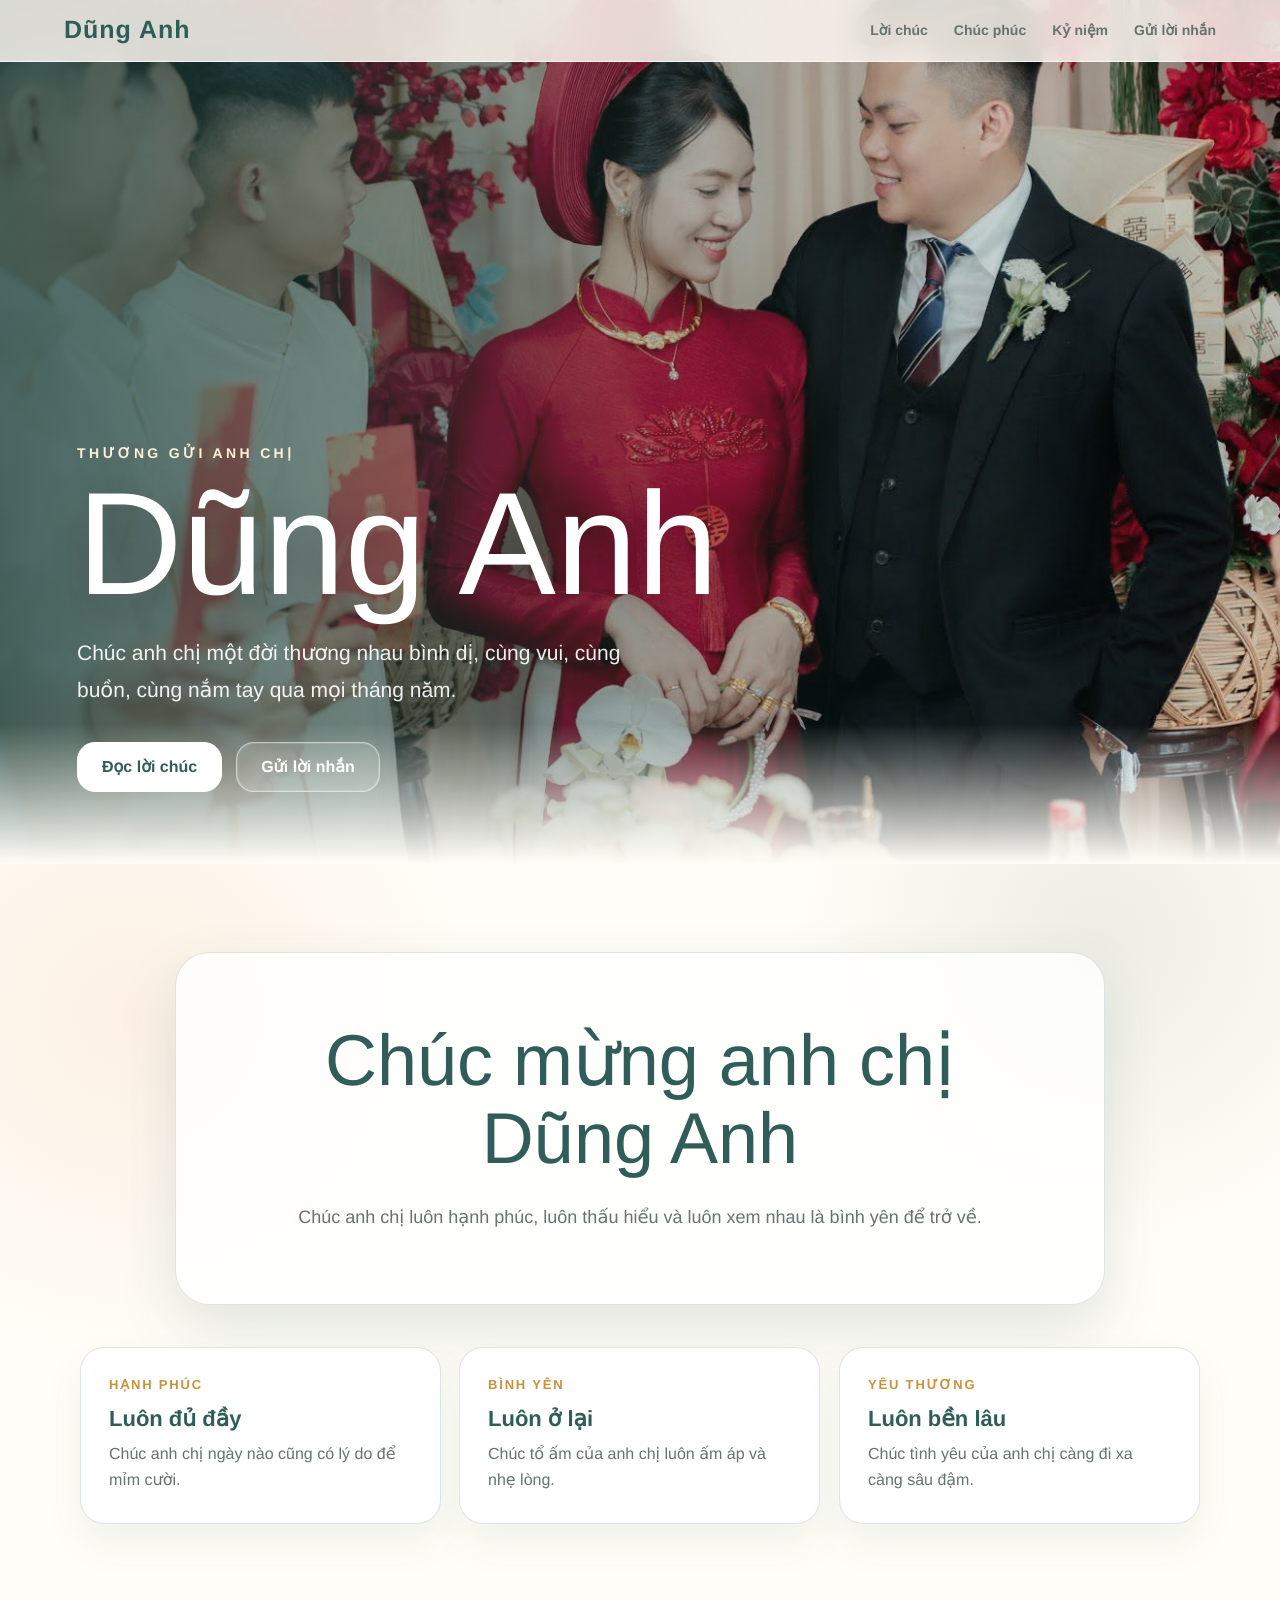
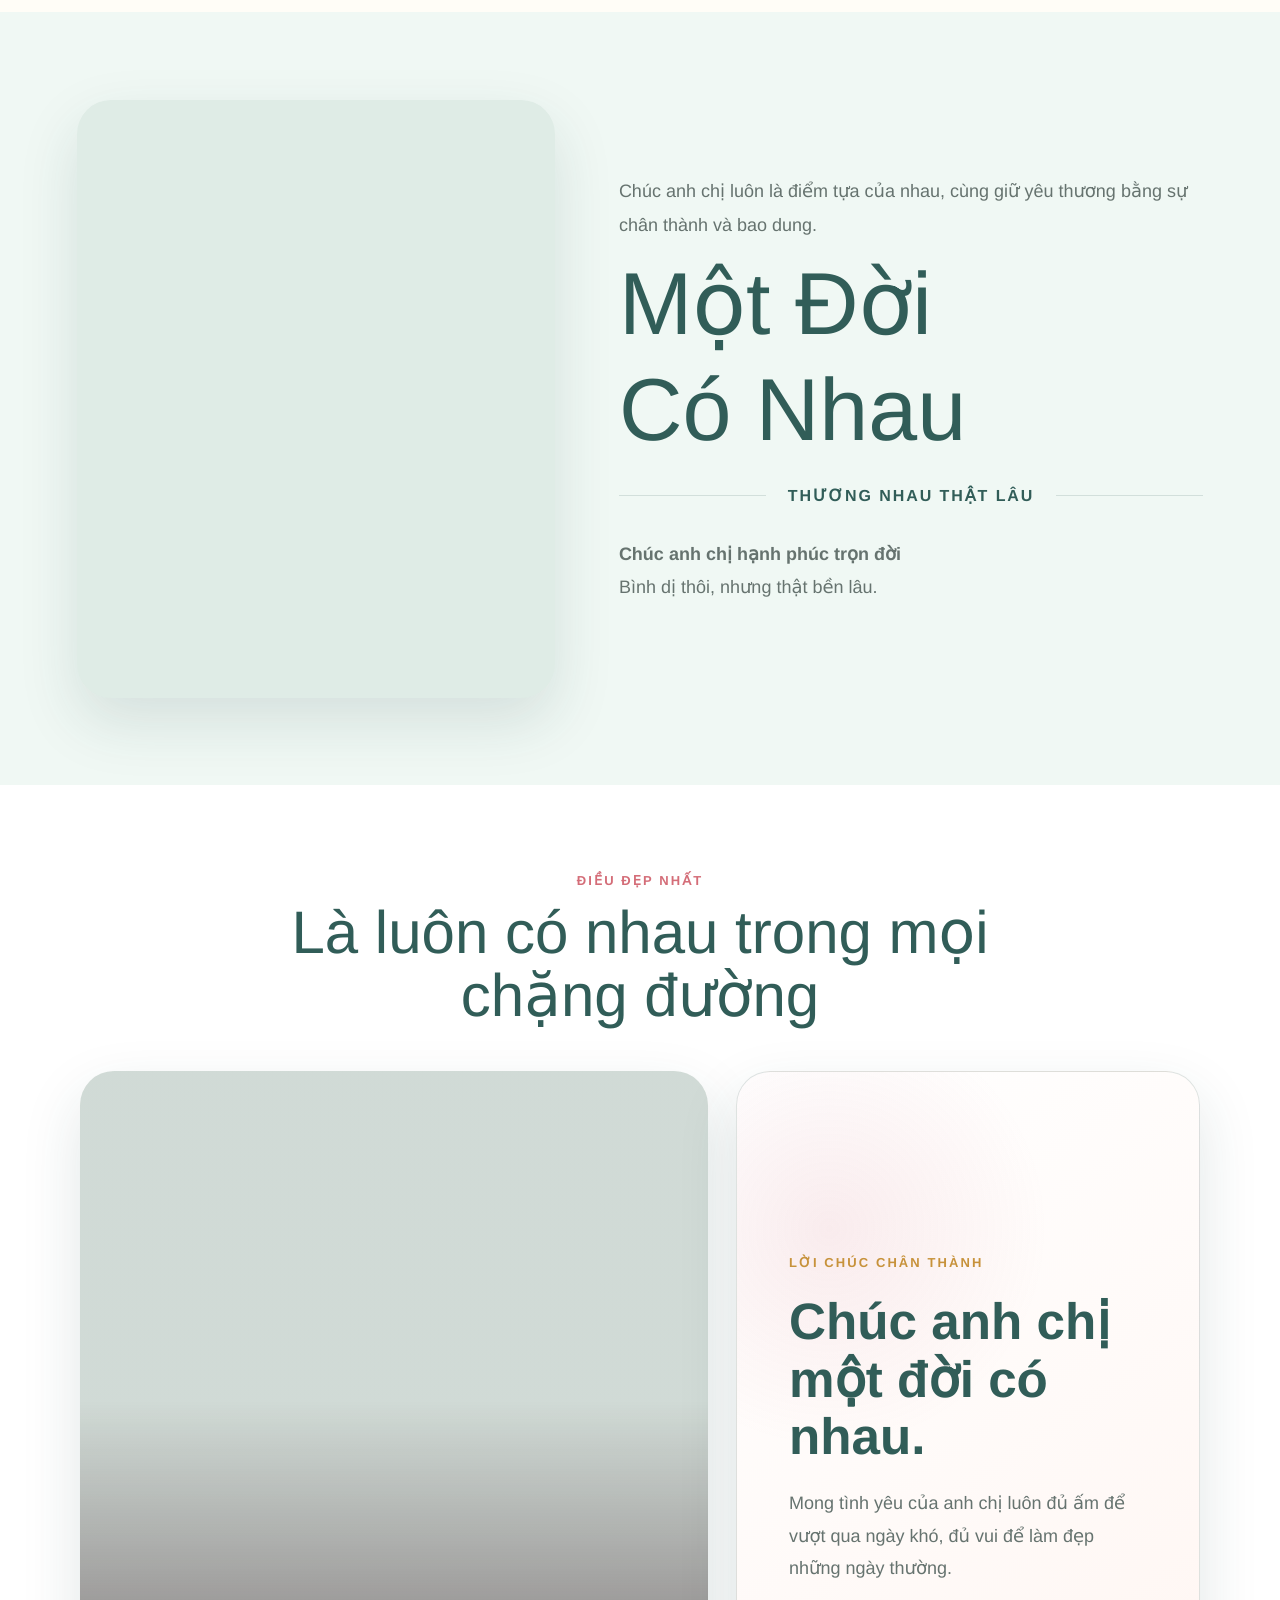
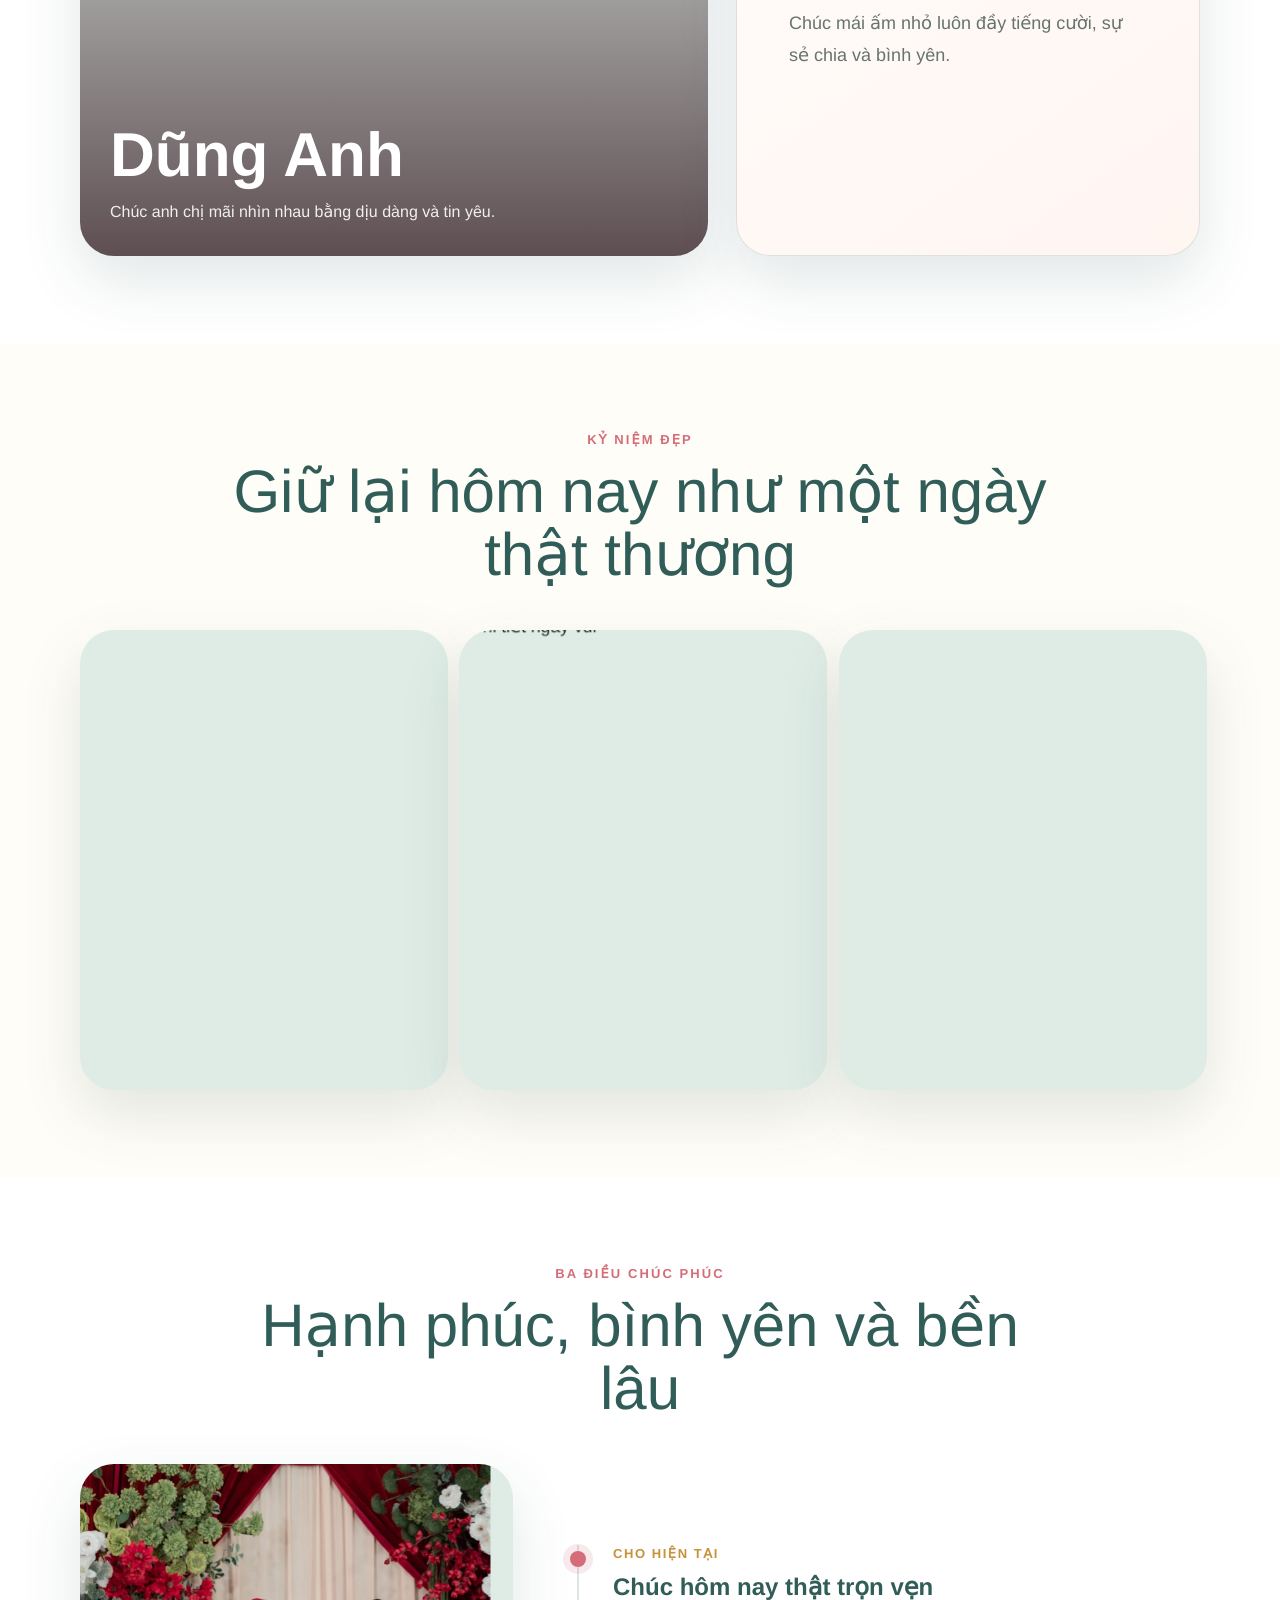
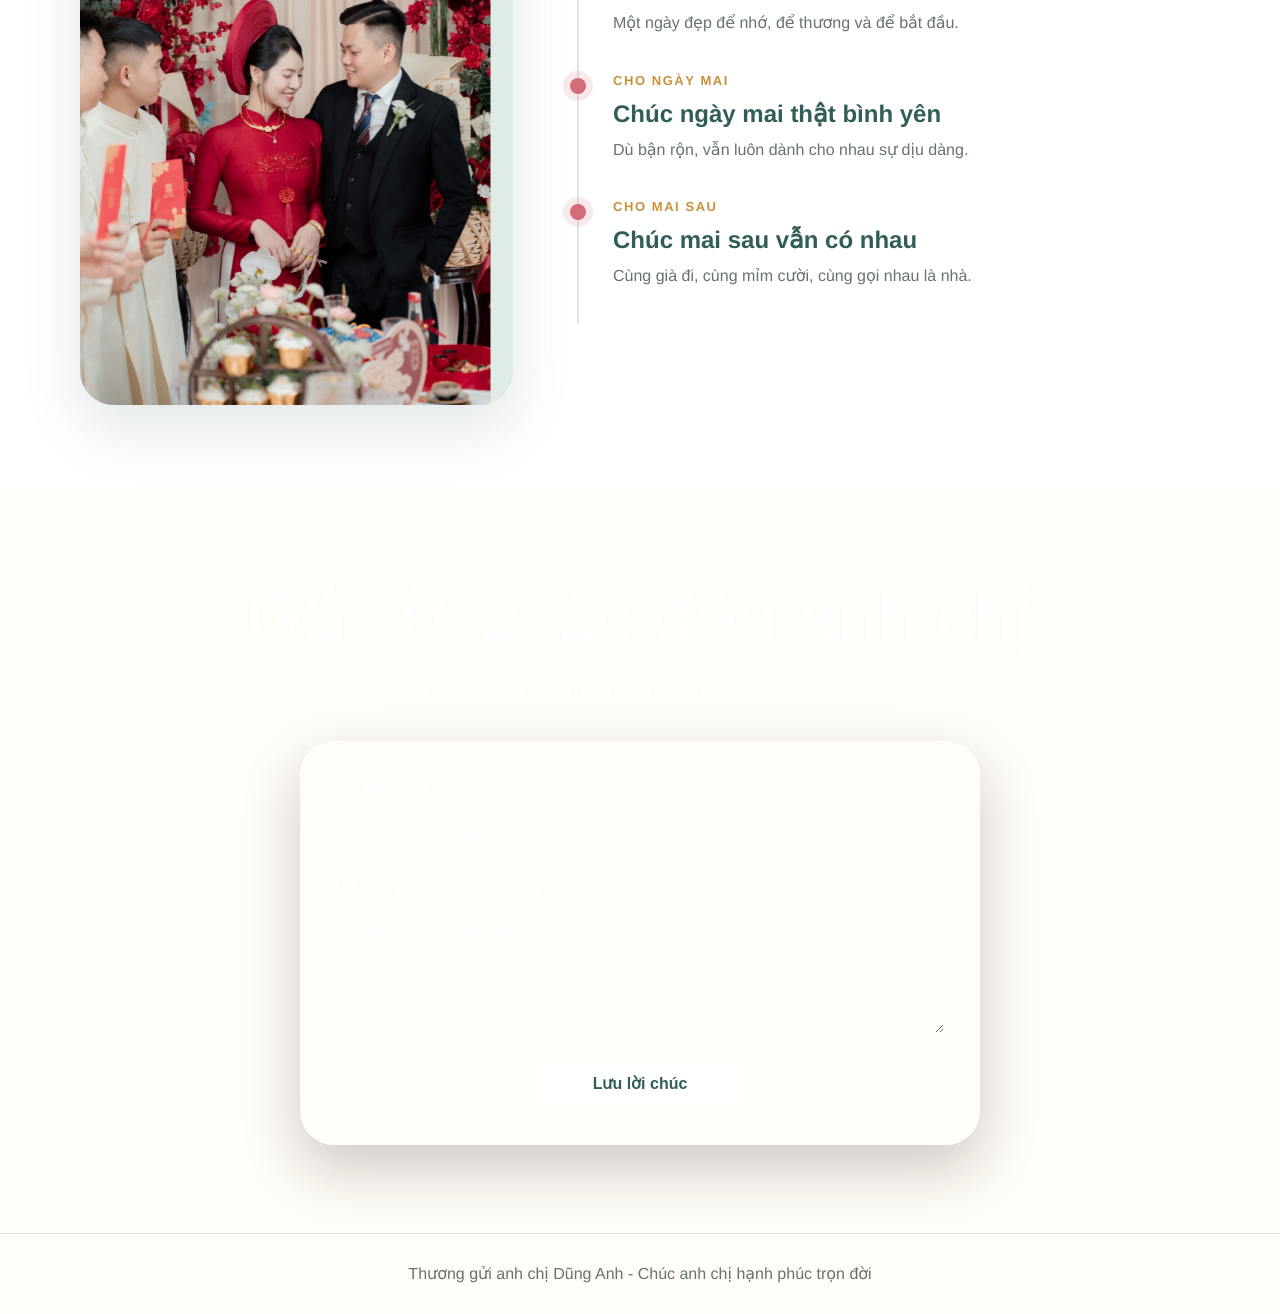
==== index.html @ 9876f469 "Lower hero photo crop slightly" ====
<!DOCTYPE html>
<html lang="vi">
<head>
  <meta charset="UTF-8" />
  <meta name="viewport" content="width=device-width, initial-scale=1.0" />
  <title>Lời Chúc Gửi Anh Chị Dũng Anh</title>
  <meta name="description" content="Lời chúc ngọt ngào gửi anh chị Dũng Anh." />
  <meta property="og:type" content="website" />
  <meta property="og:title" content="Lời Chúc Gửi Anh Chị Dũng Anh" />
  <meta property="og:description" content="Chúc anh chị Dũng Anh một đời an yên, hạnh phúc và luôn có nhau." />
  <meta property="og:image" content="https://huyhoang2k5.github.io/wedding-invitation/preview-104.jpg" />
  <meta name="twitter:card" content="summary_large_image" />
  <meta name="twitter:title" content="Lời Chúc Gửi Anh Chị Dũng Anh" />
  <meta name="twitter:description" content="Chúc anh chị Dũng Anh một đời an yên, hạnh phúc và luôn có nhau." />
  <meta name="twitter:image" content="https://huyhoang2k5.github.io/wedding-invitation/preview-104.jpg" />
  <link rel="stylesheet" href="styles.css?v=preview104lower" />
</head>
<body>
  <audio id="weddingMusic" autoplay loop preload="auto">
    <source src="music/beautiful-in-white.mp3" type="audio/mpeg" />
  </audio>

  <header class="topbar">
    <a class="brand" href="#home">Dũng Anh</a>
    <nav class="nav" aria-label="Điều hướng">
      <a href="#wish">Lời chúc</a>
      <a href="#blessing">Chúc phúc</a>
      <a href="#memories">Kỷ niệm</a>
      <a href="#message">Gửi lời nhắn</a>
    </nav>
  </header>

  <main id="home">
    <section class="hero">
      <div class="petals" aria-hidden="true">
        <span></span><span></span><span></span><span></span><span></span><span></span>
      </div>
      <div class="hero-content">
        <p class="eyebrow">Thương gửi anh chị</p>
        <h1>Dũng Anh</h1>
        <p class="hero-text">
          Chúc anh chị một đời thương nhau bình dị, cùng vui, cùng buồn,
          cùng nắm tay qua mọi tháng năm.
        </p>
        <div class="hero-actions">
          <a class="button primary" href="#wish">Đọc lời chúc</a>
          <a class="button" href="#message">Gửi lời nhắn</a>
        </div>
      </div>
    </section>

    <section id="wish" class="section invitation reveal fade-up">
      <div class="invitation-card">
        <p class="script">Chúc mừng anh chị Dũng Anh</p>
        <p>
          Chúc anh chị luôn hạnh phúc, luôn thấu hiểu và luôn xem nhau là
          bình yên để trở về.
        </p>
      </div>
      <div class="quick-info">
        <article class="quick-item reveal slide-left">
          <span>Hạnh phúc</span>
          <strong>Luôn đủ đầy</strong>
          <p>Chúc anh chị ngày nào cũng có lý do để mỉm cười.</p>
        </article>
        <article class="quick-item reveal zoom-in">
          <span>Bình yên</span>
          <strong>Luôn ở lại</strong>
          <p>Chúc tổ ấm của anh chị luôn ấm áp và nhẹ lòng.</p>
        </article>
        <article class="quick-item reveal slide-right">
          <span>Yêu thương</span>
          <strong>Luôn bền lâu</strong>
          <p>Chúc tình yêu của anh chị càng đi xa càng sâu đậm.</p>
        </article>
      </div>
    </section>

    <section id="blessing" class="section couple reveal slide-left">
      <div class="couple-wrap">
        <div class="photo-frame">
          <img class="moving-photo" data-motion="vertical" data-speed="0.18" src="https://scontent.fdad1-1.fna.fbcdn.net/v/t39.30808-6/730570680_4474770352801013_6047535732897594170_n.jpg?stp=dst-jpg_tt6&cstp=mx1320x1983&ctp=s1320x1983&_nc_cat=111&_nc_map=urlgen_bucketless&ccb=1-7&_nc_sid=833d8c&_nc_eui2=AeE217e1_ZSBwrStdw9cUnzt1UAMs8R2pMHVQAyzxHakwXz1b8eLulZPEqEgzEs18xRuTctUhPrgEbwWYv7RLfZH&_nc_ohc=wz8H2vTD76MQ7kNvwFIjfYH&_nc_oc=AdqT4nml8YELyhEfNVmGJHIdGNfoKG-IF7A2qyD65GCtSIfUsPJtINCb-vKB9HcJSs4&_nc_zt=23&_nc_ht=scontent.fdad1-1.fna&_nc_gid=jz9z8V5mTX7kWDKySU7J5A&_nc_ss=7b2a8&oh=00_AQCR-e2ZW8wxYDXIhlTBmKBnsc2_lWq6ZQTtmY4GBiqyog&oe=6A5E8457" alt="Ảnh của anh chị Dũng Anh" />
        </div>
        <div class="names">
          <p>
            Chúc anh chị luôn là điểm tựa của nhau, cùng giữ yêu thương
            bằng sự chân thành và bao dung.
          </p>
          <h2 class="name-line">Một Đời</h2>
          <h2 class="name-line">Có Nhau</h2>
          <div class="date-band"><span>Thương nhau thật lâu</span></div>
          <p><strong>Chúc anh chị hạnh phúc trọn đời</strong><br />Bình dị thôi, nhưng thật bền lâu.</p>
        </div>
      </div>
    </section>

    <section id="memories" class="section portraits reveal fade-up">
      <div class="section-title">
        <p>Điều đẹp nhất</p>
        <h2>Là luôn có nhau trong mọi chặng đường</h2>
      </div>
      <div class="portrait-grid">
        <article class="portrait-card reveal rotate-in">
          <img class="moving-photo" data-motion="diagonal" data-speed="0.13" src="https://scontent.fdad1-2.fna.fbcdn.net/v/t39.30808-6/729964686_4474797589464956_6430416721599949811_n.jpg?stp=dst-jpg_tt6&cstp=mx1320x1983&ctp=s1320x1983&_nc_cat=109&_nc_map=urlgen_bucketless&ccb=1-7&_nc_sid=833d8c&_nc_eui2=AeH9rsnu59TeMiRe4SPNGsWj-Ql0jFymfs35CXSMXKZ-zQldpM77ubokt4w5oK9Uu72vOjch_jjHRND80iuaVDME&_nc_ohc=pigL65Re2n4Q7kNvwGPbDy2&_nc_oc=AdqBzuyjM40bjsmzW6K9m_-8ceM49r73rLpL2sTnweTPh9zhg6mC3KWojB332VYxr_M&_nc_zt=23&_nc_ht=scontent.fdad1-2.fna&_nc_gid=H6c84pMmJkQnf2Hs17BMJg&_nc_ss=7b2a8&oh=00_AQCXojZbpD8qqS59KrEaHp_BieBAwISEppEAimDJhymSwg&oe=6A5EA907" alt="Khoảnh khắc hạnh phúc của anh chị Dũng Anh" />
          <div>
            <h3>Dũng Anh</h3>
            <p>Chúc anh chị mãi nhìn nhau bằng dịu dàng và tin yêu.</p>
          </div>
        </article>
        <article class="vow-card reveal slide-right">
          <span>Lời chúc chân thành</span>
          <h3>Chúc anh chị một đời có nhau.</h3>
          <p>
            Mong tình yêu của anh chị luôn đủ ấm để vượt qua ngày khó,
            đủ vui để làm đẹp những ngày thường.
          </p>
          <p>
            Chúc mái ấm nhỏ luôn đầy tiếng cười, sự sẻ chia và bình yên.
          </p>
        </article>
      </div>
    </section>

    <section class="section gallery reveal slide-right">
      <div class="section-title">
        <p>Kỷ niệm đẹp</p>
        <h2>Giữ lại hôm nay như một ngày thật thương</h2>
      </div>
      <div class="gallery-grid">
        <div class="gallery-item tall reveal slide-left">
          <img class="moving-photo" data-motion="vertical" data-speed="0.22" src="https://scontent.fdad1-1.fna.fbcdn.net/v/t39.30808-6/729769231_4474769629467752_4812829790677932266_n.jpg?stp=dst-jpg_tt6&cstp=mx1320x1983&ctp=s1320x1983&_nc_cat=106&_nc_map=urlgen_bucketless&ccb=1-7&_nc_sid=833d8c&_nc_eui2=AeEX51jR09fYSmxEBCXxhir0ps8H_Wjfetemzwf9aN961wS8ExRazLHzK2sS79APtSxIZr2cgvsLYWqVtLQocirx&_nc_ohc=QPWznwWc5GAQ7kNvwFoTR94&_nc_oc=Adqw6iFpp9n5hvWjWvX9COULZtvp-RnmAy7qZWEbmfL3pEpzU3FEvXEPJb4tMtECmfQ&_nc_zt=23&_nc_ht=scontent.fdad1-1.fna&_nc_gid=G9tldOjtd-36aylFFCmydw&_nc_ss=7b2a8&oh=00_AQBBzZOBGJUNvT2DL-PhITSDv_CR13oik1GOo3jHZnnRaQ&oe=6A5E95CA" alt="Khoảnh khắc yêu thương" />
        </div>
        <div class="gallery-item reveal zoom-in">
          <img class="moving-photo" data-motion="zoom" data-speed="0.16" src="https://scontent.fdad1-1.fna.fbcdn.net/v/t39.30808-6/731045147_4474771246134257_5096881064000717393_n.jpg?stp=dst-jpg_tt6&cstp=mx1320x1980&ctp=s1320x1980&_nc_cat=101&_nc_map=urlgen_bucketless&ccb=1-7&_nc_sid=833d8c&_nc_eui2=AeHqxjcUA9JN7wDq-YQ4oaSYgPcMf3vwmLmA9wx_e_CYuaMj2iM-siFRBdSil1zyKAj6JIwv_oLcOYEaYr6oIv1u&_nc_ohc=mZ4BG4SQ2kUQ7kNvwGjsMbX&_nc_oc=AdoYE3AQhXxzYRFtvquJKwgXUhZll9YaISeYs85qB9-0K_J_KANsfkg0C7hQ85ib0QA&_nc_zt=23&_nc_ht=scontent.fdad1-1.fna&_nc_gid=1CZzAUPE6Ww8z9kPdG6Aaw&_nc_ss=7b2a8&oh=00_AQDAc-G8fqHRsLG_fMwNPwgqiMmnZpgvvxjvKkqQT1dt4A&oe=6A5E7DCF" alt="Chi tiết ngày vui" />
        </div>
        <div class="gallery-item tall reveal slide-right">
          <img class="moving-photo" data-motion="diagonal" data-speed="0.18" src="https://scontent.fdad1-1.fna.fbcdn.net/v/t39.30808-6/731328628_4474770686134313_5147390605820830792_n.jpg?stp=dst-jpg_tt6&cstp=mx1320x1983&ctp=s1320x1983&_nc_cat=104&_nc_map=urlgen_bucketless&ccb=1-7&_nc_sid=833d8c&_nc_eui2=AeFXgo_4Q-i_ErUzAVwq0CJG31GJyp-dHFDfUYnKn50cUJ8Ue0e-d0lK-tFooqYVaFc0Js3TgSaBBb5UZUBFW2eX&_nc_ohc=g47YThhwHu0Q7kNvwFdwCQr&_nc_oc=AdrapTZ57CKf4XTMZ2sKqE6zbUU5jcBm0Mtrk6Qo_v32Fm5pvQfP-2D568vvlU4mzSc&_nc_zt=23&_nc_ht=scontent.fdad1-1.fna&_nc_gid=TA3cJS4lOxrDzSR6U42hCg&_nc_ss=7b2a8&oh=00_AQAmUG99FDiFLwbAmjI_k9X3tywWKHkPi0WjctT9Glyl1g&oe=6A5E8505" alt="Nụ cười hạnh phúc" />
        </div>
      </div>
    </section>

    <section class="section timeline reveal fade-up">
      <div class="section-title">
        <p>Ba điều chúc phúc</p>
        <h2>Hạnh phúc, bình yên và bền lâu</h2>
      </div>
      <div class="timeline-layout">
        <div class="timeline-photo reveal rotate-in">
          <img class="moving-photo" data-motion="horizontal" data-speed="0.14" src="preview-104.jpg" alt="Ảnh của anh chị Dũng Anh" />
        </div>
        <div class="timeline-list">
          <article class="moment reveal slide-right">
            <time>Cho hiện tại</time>
            <h3>Chúc hôm nay thật trọn vẹn</h3>
            <p>Một ngày đẹp để nhớ, để thương và để bắt đầu.</p>
          </article>
          <article class="moment reveal slide-right">
            <time>Cho ngày mai</time>
            <h3>Chúc ngày mai thật bình yên</h3>
            <p>Dù bận rộn, vẫn luôn dành cho nhau sự dịu dàng.</p>
          </article>
          <article class="moment reveal slide-right">
            <time>Cho mai sau</time>
            <h3>Chúc mai sau vẫn có nhau</h3>
            <p>Cùng già đi, cùng mỉm cười, cùng gọi nhau là nhà.</p>
          </article>
        </div>
      </div>
    </section>

    <section id="message" class="section rsvp">
      <h2>Gửi lời chúc đến anh chị</h2>
      <p>
        Viết một lời thật ngắn, thật lòng dành cho anh chị Dũng Anh.
      </p>
      <form class="rsvp-form" id="rsvpForm">
        <div class="form-row">
          <label for="guestName">Tên người gửi</label>
          <input id="guestName" name="guestName" type="text" placeholder="Nhập tên của bạn" required />
        </div>

        <div class="form-row">
          <label for="wish">Lời chúc gửi đến anh chị Dũng Anh</label>
          <textarea id="wish" name="wish" placeholder="Chúc anh chị hạnh phúc trọn đời..." required></textarea>
        </div>

        <button class="submit-button" type="submit">Lưu lời chúc</button>
        <p class="form-message" id="formMessage">Cảm ơn bạn, lời chúc đã được lưu lại.</p>
      </form>
    </section>
  </main>

  <footer class="footer">
    Thương gửi anh chị Dũng Anh - Chúc anh chị hạnh phúc trọn đời
  </footer>
  <script src="script.js"></script>
</body>
</html>
---- styles.css ----
﻿:root {
      --wine: #315d58;
      --rose: #d46d78;
      --peach: #f0b084;
      --cream: #fffdf7;
      --blush: #f0f8f4;
      --sage: #6f8d78;
      --gold: #c7923b;
      --ink: #263432;
      --muted: #66736f;
      --line: rgba(49, 93, 88, 0.16);
      --shadow: 0 24px 60px rgba(33, 71, 67, 0.13);
      --radius-lg: 34px;
      --radius-md: 24px;
      --radius-sm: 16px;
      --serif: "Segoe UI", "Arial", "Helvetica", sans-serif;
      --sans: "Segoe UI", "Arial", "Helvetica", sans-serif;
    }

    * { box-sizing: border-box; }
    html { scroll-behavior: smooth; }

    body {
      margin: 0;
      color: var(--ink);
      background: var(--cream);
      font-family: var(--sans);
      text-rendering: geometricPrecision;
      -webkit-font-smoothing: antialiased;
      overflow-x: hidden;
    }

    a { color: inherit; text-decoration: none; }

    img,
    input,
    textarea,
    button {
      max-width: 100%;
    }

    .topbar {
      position: fixed;
      z-index: 30;
      top: 0;
      left: 0;
      right: 0;
      display: flex;
      justify-content: space-between;
      align-items: center;
      gap: 18px;
      padding: 16px clamp(18px, 5vw, 72px);
      background: rgba(255, 250, 243, 0.84);
      border-bottom: 1px solid rgba(255, 255, 255, 0.72);
      backdrop-filter: blur(18px);
    }

    .brand {
      font-family: var(--serif);
      font-size: 25px;
      font-weight: 800;
      color: var(--wine);
      letter-spacing: 0.04em;
    }

    .nav {
      display: flex;
      gap: clamp(12px, 2.2vw, 26px);
      color: var(--muted);
      font-size: 14px;
      font-weight: 700;
    }

    .hero {
      position: relative;
      min-height: 96vh;
      display: grid;
      align-items: end;
      padding: 112px clamp(22px, 6vw, 88px) 72px;
      overflow: hidden;
      color: white;
      background:
        linear-gradient(90deg, rgba(25, 62, 58, 0.78), rgba(25, 62, 58, 0.28) 55%, rgba(25, 62, 58, 0.08)),
        url("preview-104.jpg") center 44% / cover;
    }

    .hero::after {
      content: "";
      position: absolute;
      left: 0;
      right: 0;
      bottom: 0;
      height: 140px;
      background: linear-gradient(0deg, var(--cream), transparent);
      pointer-events: none;
    }

    .petals {
      position: absolute;
      inset: 0;
      z-index: 1;
      overflow: hidden;
      pointer-events: none;
    }

    .petals span {
      position: absolute;
      top: -80px;
      width: 18px;
      height: 28px;
      border-radius: 70% 30% 70% 30%;
      background: rgba(255, 228, 190, 0.78);
      animation: petalFall 13s linear infinite;
    }

    .petals span:nth-child(1) { left: 7%; animation-delay: 0s; }
    .petals span:nth-child(2) { left: 20%; animation-delay: 2s; transform: scale(1.3); }
    .petals span:nth-child(3) { left: 38%; animation-delay: 5s; }
    .petals span:nth-child(4) { left: 56%; animation-delay: 1s; transform: scale(0.8); }
    .petals span:nth-child(5) { left: 74%; animation-delay: 4s; }
    .petals span:nth-child(6) { left: 91%; animation-delay: 3s; transform: scale(1.45); }

    .hero-content {
      position: relative;
      z-index: 2;
      max-width: 790px;
      animation: heroIntro 1.2s ease both;
    }

    .eyebrow {
      margin: 0 0 18px;
      color: #fff1d8;
      font-size: 14px;
      font-weight: 900;
      letter-spacing: 0.24em;
      text-transform: uppercase;
    }

    h1 {
      margin: 0;
      font-family: var(--serif);
      font-size: clamp(64px, 12vw, 146px);
      line-height: 0.88;
      font-weight: 500;
      letter-spacing: 0;
      text-shadow: 0 18px 45px rgba(36, 12, 19, 0.36);
    }

    .hero-text {
      max-width: 600px;
      margin: 28px 0 0;
      color: rgba(255, 255, 255, 0.92);
      font-size: clamp(17px, 2vw, 21px);
      line-height: 1.75;
    }

    .hero-actions {
      display: flex;
      flex-wrap: wrap;
      gap: 14px;
      margin-top: 32px;
    }

    .button {
      display: inline-flex;
      justify-content: center;
      align-items: center;
      min-height: 50px;
      padding: 0 24px;
      border: 1px solid rgba(255, 255, 255, 0.52);
      border-radius: 18px;
      color: white;
      font-weight: 800;
      background: rgba(255, 255, 255, 0.15);
      backdrop-filter: blur(8px);
      box-shadow: inset 0 0 0 1px rgba(255, 255, 255, 0.12);
      transition: transform 0.25s ease, box-shadow 0.25s ease, background 0.25s ease;
    }

    .button:hover {
      transform: translateY(-3px);
      box-shadow: 0 18px 34px rgba(47, 35, 38, 0.22);
    }

    .button.primary {
      border-color: white;
      color: var(--wine);
      background: white;
    }

    .section {
      padding: 88px clamp(22px, 6vw, 88px);
      overflow: hidden;
    }

    .section-title {
      max-width: 820px;
      margin: 0 auto 44px;
      text-align: center;
    }

    .section-title p {
      margin: 0 0 12px;
      color: var(--rose);
      font-weight: 900;
      letter-spacing: 0.16em;
      text-transform: uppercase;
      font-size: 13px;
    }

    .section-title h2 {
      margin: 0;
      font-family: var(--serif);
      color: var(--wine);
      font-size: clamp(34px, 5vw, 60px);
      font-weight: 500;
      line-height: 1.05;
    }

    .reveal {
      opacity: 0;
      transition: opacity 0.8s ease, transform 0.8s ease, filter 0.8s ease;
      will-change: opacity, transform;
    }

    .reveal.fade-up { transform: translateY(42px); }
    .reveal.slide-left { transform: translateX(-54px); }
    .reveal.slide-right { transform: translateX(54px); }
    .reveal.zoom-in { transform: scale(0.94); filter: blur(4px); }
    .reveal.rotate-in { transform: translateY(30px) rotate(-2deg); }

    .reveal.is-visible {
      opacity: 1;
      transform: translate(0, 0) scale(1) rotate(0deg);
      filter: blur(0);
    }

    .invitation {
      background:
        radial-gradient(circle at 10% 20%, rgba(240, 176, 132, 0.16), transparent 26%),
        radial-gradient(circle at 86% 10%, rgba(104, 124, 99, 0.12), transparent 24%),
        var(--cream);
    }

    .invitation-card {
      max-width: 930px;
      margin: 0 auto;
      padding: clamp(34px, 6vw, 70px);
      text-align: center;
      border: 1px solid var(--line);
      border-radius: var(--radius-lg);
      background: rgba(255, 255, 255, 0.82);
      box-shadow: var(--shadow);
      position: relative;
      overflow: hidden;
    }

    .invitation-card::before {
      content: "";
      position: absolute;
      inset: 0;
      background: linear-gradient(110deg, transparent 0 38%, rgba(255,255,255,0.68) 48%, transparent 58% 100%);
      transform: translateX(-120%);
      animation: shimmer 5s ease-in-out infinite;
      pointer-events: none;
    }

    .script {
      margin: 0;
      font-family: var(--serif);
      font-weight: 800;
      color: var(--wine);
      font-size: clamp(38px, 6vw, 72px);
      line-height: 1.08;
      font-weight: 500;
    }

    .invitation-card p:not(.script) {
      max-width: 700px;
      margin: 22px auto 0;
      color: var(--muted);
      font-size: 18px;
      line-height: 1.85;
    }

    .quick-info {
      display: grid;
      grid-template-columns: repeat(3, 1fr);
      gap: 18px;
      max-width: 1120px;
      margin: 42px auto 0;
    }

    .quick-info > *,
    .couple-wrap > *,
    .portrait-grid > *,
    .gallery-grid > *,
    .timeline-layout > *,
    .event-box > * {
      min-width: 0;
    }

    .quick-item {
      padding: 28px;
      border: 1px solid var(--line);
      border-radius: var(--radius-md);
      background: white;
      box-shadow: 0 18px 40px rgba(49, 93, 88, 0.07);
      transition: transform 0.25s ease;
    }

    .quick-item:hover { transform: translateY(-7px); }

    .quick-item span {
      color: var(--gold);
      font-size: 13px;
      font-weight: 900;
      letter-spacing: 0.14em;
      text-transform: uppercase;
    }

    .quick-item strong {
      display: block;
      margin-top: 12px;
      color: var(--wine);
      font-size: 22px;
    }

    .quick-item p {
      margin: 10px 0 0;
      color: var(--muted);
      line-height: 1.65;
    }

    .couple { background: var(--blush); }

    .couple-wrap {
      display: grid;
      grid-template-columns: 0.9fr 1.1fr;
      gap: clamp(28px, 5vw, 68px);
      align-items: center;
      max-width: 1140px;
      margin: 0 auto;
    }

    .photo-frame,
    .portrait-card,
    .gallery-item,
    .timeline-photo {
      overflow: hidden;
      border-radius: var(--radius-lg);
      background: #dfece6;
      box-shadow: var(--shadow);
    }

    .photo-frame {
      min-height: 590px;
      aspect-ratio: 4 / 5;
    }

    .moving-photo {
      width: 100%;
      height: 118%;
      object-fit: cover;
      object-position: center;
      transform: translate3d(var(--move-x, 0px), var(--move-y, 0px), 0) scale(var(--scale, 1.05));
      transition: transform 0.12s linear, filter 0.35s ease;
      will-change: transform;
    }

    .timeline-photo .moving-photo {
      object-position: center 44%;
    }

    .names p {
      margin: 0 0 18px;
      color: var(--muted);
      font-size: 18px;
      line-height: 1.85;
      overflow-wrap: anywhere;
    }

    .name-line {
      margin: 0 0 18px;
      font-family: var(--serif);
      color: var(--wine);
      font-size: clamp(46px, 7vw, 88px);
      line-height: 1;
      font-weight: 500;
    }

    .date-band {
      display: grid;
      grid-template-columns: 1fr auto 1fr;
      gap: 22px;
      align-items: center;
      margin: 32px 0;
      color: var(--wine);
      font-weight: 900;
      letter-spacing: 0.12em;
      text-transform: uppercase;
    }

    .date-band::before,
    .date-band::after {
      content: "";
      height: 1px;
      background: var(--line);
    }

    .portraits { background: white; }

    .portrait-grid {
      display: grid;
      grid-template-columns: 1.15fr 0.85fr;
      gap: 28px;
      align-items: stretch;
      max-width: 1120px;
      margin: 0 auto;
    }

    .portrait-card {
      position: relative;
      min-height: 640px;
      aspect-ratio: 4 / 5;
      display: flex;
      align-items: end;
      padding: 30px;
      color: white;
    }

    .portrait-card img {
      position: absolute;
      inset: -8% 0 auto;
      width: 100%;
      height: 116%;
    }

    .portrait-card::before {
      content: "";
      position: absolute;
      inset: 0;
      z-index: 1;
      background: linear-gradient(0deg, rgba(44, 17, 25, 0.72), rgba(44, 17, 25, 0.08) 58%);
    }

    .portrait-card > div {
      position: relative;
      z-index: 2;
    }

    .portrait-card h3 {
      margin: 0 0 8px;
      font-family: var(--serif);
      font-size: clamp(36px, 5vw, 62px);
      font-weight: 800;
    }

    .portrait-card p {
      margin: 0;
      max-width: 420px;
      color: rgba(255, 255, 255, 0.9);
      line-height: 1.7;
      overflow-wrap: anywhere;
    }

    .vow-card {
      display: flex;
      flex-direction: column;
      justify-content: center;
      gap: 22px;
      padding: clamp(30px, 5vw, 52px);
      border: 1px solid var(--line);
      border-radius: var(--radius-lg);
      background:
        radial-gradient(circle at 20% 20%, rgba(207, 111, 131, 0.12), transparent 30%),
        linear-gradient(145deg, #fff, #fff5f1);
      box-shadow: var(--shadow);
    }

    .vow-card span {
      color: var(--gold);
      font-size: 13px;
      font-weight: 900;
      letter-spacing: 0.16em;
      text-transform: uppercase;
    }

    .vow-card h3 {
      margin: 0;
      color: var(--wine);
      font-size: clamp(34px, 4vw, 52px);
      line-height: 1.12;
    }

    .vow-card p {
      margin: 0;
      color: var(--muted);
      font-size: 18px;
      line-height: 1.8;
    }

    .gallery { background: var(--cream); }

    .gallery-grid {
      display: grid;
      grid-template-columns: repeat(3, minmax(0, 1fr));
      gap: 18px;
      max-width: 1120px;
      margin: 0 auto;
      align-items: stretch;
    }

    .gallery-item {
      min-height: 460px;
      aspect-ratio: 4 / 5;
    }

    .gallery-item.tall {
      min-height: 460px;
      aspect-ratio: 4 / 5;
    }
    .gallery-item:hover img { filter: saturate(1.1) contrast(1.03); }

    .timeline { background: #ffffff; }

    .timeline-layout {
      display: grid;
      grid-template-columns: 0.82fr 1.18fr;
      gap: clamp(30px, 5vw, 70px);
      align-items: center;
      max-width: 1120px;
      margin: 0 auto;
    }

    .timeline-photo {
      min-height: 540px;
      aspect-ratio: 4 / 5;
    }

    .timeline-list { border-left: 2px solid var(--line); }

    .moment {
      position: relative;
      padding: 0 0 34px 34px;
    }

    .moment::before {
      content: "";
      position: absolute;
      left: -9px;
      top: 6px;
      width: 16px;
      height: 16px;
      border-radius: 50%;
      background: var(--rose);
      box-shadow: 0 0 0 7px rgba(207, 111, 131, 0.15);
      animation: pulseDot 2.8s ease-in-out infinite;
    }

    .moment time {
      color: var(--gold);
      font-weight: 900;
      letter-spacing: 0.12em;
      text-transform: uppercase;
      font-size: 13px;
    }

    .moment h3 {
      margin: 10px 0 8px;
      color: var(--wine);
      font-size: 24px;
    }

    .moment p {
      margin: 0;
      color: var(--muted);
      line-height: 1.7;
    }

    .event {
      background:
        linear-gradient(rgba(255, 250, 244, 0.92), rgba(255, 250, 244, 0.92)),
        url("preview-104.jpg") center 44% / cover;
    }

    .event-box {
      display: grid;
      grid-template-columns: repeat(2, 1fr);
      gap: 24px;
      max-width: 980px;
      margin: 0 auto;
    }

    .event-card {
      padding: 38px;
      border: 1px solid var(--line);
      background: rgba(255, 255, 255, 0.88);
      border-radius: var(--radius-md);
      box-shadow: 0 20px 45px rgba(112, 36, 59, 0.08);
      backdrop-filter: blur(10px);
    }

    .event-card h3 {
      margin: 0 0 18px;
      color: var(--wine);
      font-family: var(--serif);
      font-size: 34px;
      font-weight: 500;
    }

    .event-card p {
      margin: 10px 0;
      color: var(--muted);
      font-size: 17px;
      line-height: 1.7;
    }

    .rsvp {
      text-align: center;
      color: white;
      background:
        linear-gradient(rgba(31, 76, 71, 0.78), rgba(31, 76, 71, 0.78)),
        url("preview-104.jpg") center 44% / cover;
      background-attachment: fixed;
      overflow: hidden;
    }

    .rsvp h2 {
      max-width: 880px;
      margin: 0 auto 18px;
      font-family: var(--serif);
      font-size: clamp(36px, 6vw, 72px);
      font-weight: 500;
      line-height: 1.05;
    }

    .rsvp p {
      max-width: 650px;
      margin: 0 auto 30px;
      color: rgba(255, 255, 255, 0.88);
      font-size: 18px;
      line-height: 1.8;
    }

    .rsvp-form {
      display: grid;
      gap: 16px;
      width: min(680px, 100%);
      max-width: 100%;
      margin: 34px auto 0;
      padding: clamp(22px, 4vw, 34px);
      border: 1px solid rgba(255, 255, 255, 0.24);
      border-radius: var(--radius-lg);
      background: rgba(255, 255, 255, 0.13);
      box-shadow: 0 24px 58px rgba(35, 12, 20, 0.22);
      backdrop-filter: blur(14px);
      overflow: hidden;
    }

    .form-row {
      display: grid;
      gap: 8px;
      text-align: left;
      min-width: 0;
    }

    .form-row label,
    .attendance-title {
      color: rgba(255, 255, 255, 0.92);
      font-size: 14px;
      font-weight: 800;
      line-height: 1.45;
      overflow-wrap: anywhere;
    }

    .form-row input,
    .form-row textarea {
      width: 100%;
      border: 1px solid rgba(255, 255, 255, 0.28);
      border-radius: var(--radius-sm);
      padding: 15px 16px;
      color: white;
      background: rgba(255, 255, 255, 0.12);
      outline: none;
      font: inherit;
      line-height: 1.45;
      transition: border-color 0.25s ease, background 0.25s ease, box-shadow 0.25s ease;
    }

    .form-row textarea {
      min-height: 130px;
      resize: vertical;
    }

    .form-row input::placeholder,
    .form-row textarea::placeholder {
      color: rgba(255, 255, 255, 0.58);
    }

    .form-row input:focus,
    .form-row textarea:focus {
      border-color: rgba(255, 255, 255, 0.72);
      background: rgba(255, 255, 255, 0.18);
      box-shadow: 0 0 0 4px rgba(255, 255, 255, 0.1);
    }

    .attendance-options {
      display: grid;
      grid-template-columns: repeat(2, minmax(0, 1fr));
      gap: 12px;
      margin-top: 4px;
    }

    .attendance-options label {
      display: flex;
      align-items: center;
      gap: 10px;
      min-height: 52px;
      padding: 12px 16px;
      border: 1px solid rgba(255, 255, 255, 0.24);
      border-radius: var(--radius-sm);
      color: rgba(255, 255, 255, 0.9);
      background: rgba(255, 255, 255, 0.1);
      cursor: pointer;
      line-height: 1.35;
      overflow-wrap: anywhere;
    }

    .attendance-options input {
      width: 18px;
      height: 18px;
      accent-color: white;
    }

    .submit-button {
      justify-self: center;
      min-width: 210px;
      min-height: 52px;
      margin-top: 8px;
      border: 0;
      border-radius: 18px;
      color: var(--wine);
      background: white;
      font: inherit;
      font-weight: 850;
      cursor: pointer;
      transition: transform 0.25s ease, box-shadow 0.25s ease;
    }

    .submit-button:hover {
      transform: translateY(-3px);
      box-shadow: 0 18px 34px rgba(35, 12, 20, 0.28);
    }

    .form-message {
      display: none;
      margin: 10px 0 0;
      color: rgba(255, 255, 255, 0.92);
      font-weight: 800;
    }

    .form-message.is-visible {
      display: block;
    }

    .footer {
      padding: 30px 22px;
      text-align: center;
      color: var(--muted);
      background: var(--cream);
      border-top: 1px solid var(--line);
    }

    @keyframes heroIntro {
      from { opacity: 0; transform: translateY(40px) scale(0.98); }
      to { opacity: 1; transform: translateY(0) scale(1); }
    }

    @keyframes petalFall {
      0% { transform: translate3d(0, -10vh, 0) rotate(0deg); opacity: 0; }
      12% { opacity: 1; }
      100% { transform: translate3d(48px, 112vh, 0) rotate(280deg); opacity: 0; }
    }

    @keyframes shimmer {
      0%, 45% { transform: translateX(-120%); }
      70%, 100% { transform: translateX(120%); }
    }

    @keyframes pulseDot {
      0%, 100% { box-shadow: 0 0 0 7px rgba(207, 111, 131, 0.15); }
      50% { box-shadow: 0 0 0 13px rgba(207, 111, 131, 0.05); }
    }

    @media (max-width: 900px) {
      .topbar { position: absolute; }
      .nav { display: none; }
      .hero { min-height: 92vh; background-position: 58% center; }

      .quick-info,
      .couple-wrap,
      .portrait-grid,
      .gallery-grid,
      .timeline-layout,
      .event-box {
        grid-template-columns: 1fr;
      }

      .photo-frame { min-height: 430px; aspect-ratio: 4 / 5; }
      .portrait-card, .timeline-photo { min-height: 500px; aspect-ratio: 4 / 5; }
      .gallery-item, .gallery-item.tall { min-height: 360px; aspect-ratio: 4 / 5; }
      .rsvp { background-attachment: scroll; }
    }

    @media (max-width: 520px) {
      :root {
        --radius-lg: 24px;
        --radius-md: 18px;
        --radius-sm: 14px;
      }

      .section { padding: 64px 16px; }
      .hero { padding-left: 18px; padding-right: 18px; }
      .button { width: 100%; }
      .quick-item, .event-card, .invitation-card { padding: 26px; }
      .photo-frame,
      .portrait-card,
      .timeline-photo,
      .gallery-item,
      .gallery-item.tall {
        min-height: auto;
        aspect-ratio: 3 / 4;
      }

      .portrait-card { padding: 24px; }
      .attendance-options { grid-template-columns: 1fr; }
      .rsvp h2 { font-size: clamp(32px, 11vw, 48px); }
      .rsvp p { font-size: 16px; }
      .rsvp-form {
        padding: 18px;
        border-radius: var(--radius-md);
      }
      .form-row input,
      .form-row textarea {
        padding: 14px;
        font-size: 16px;
      }
      .submit-button { width: 100%; }
    }

    @media (max-width: 380px) {
      .section { padding-left: 12px; padding-right: 12px; }
      .rsvp-form { padding: 14px; }
      .attendance-options label { padding: 12px; }
    }
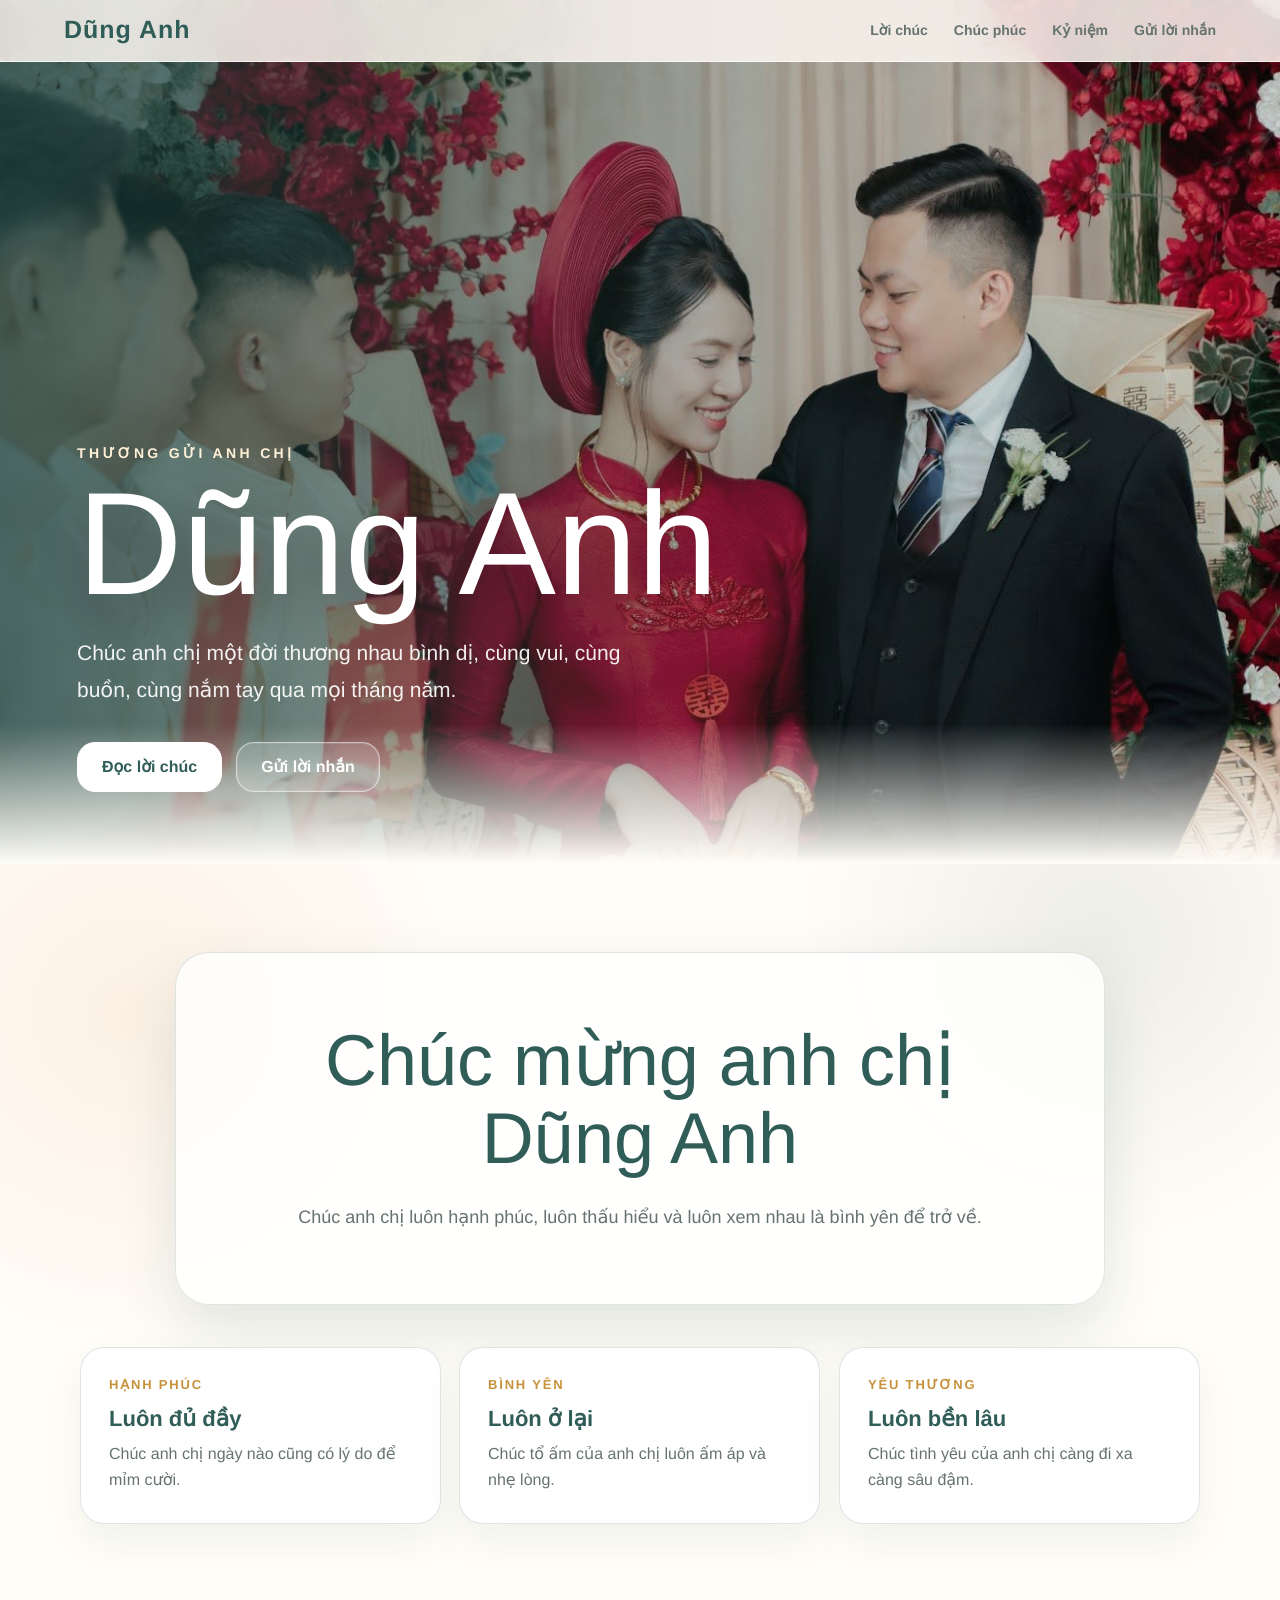
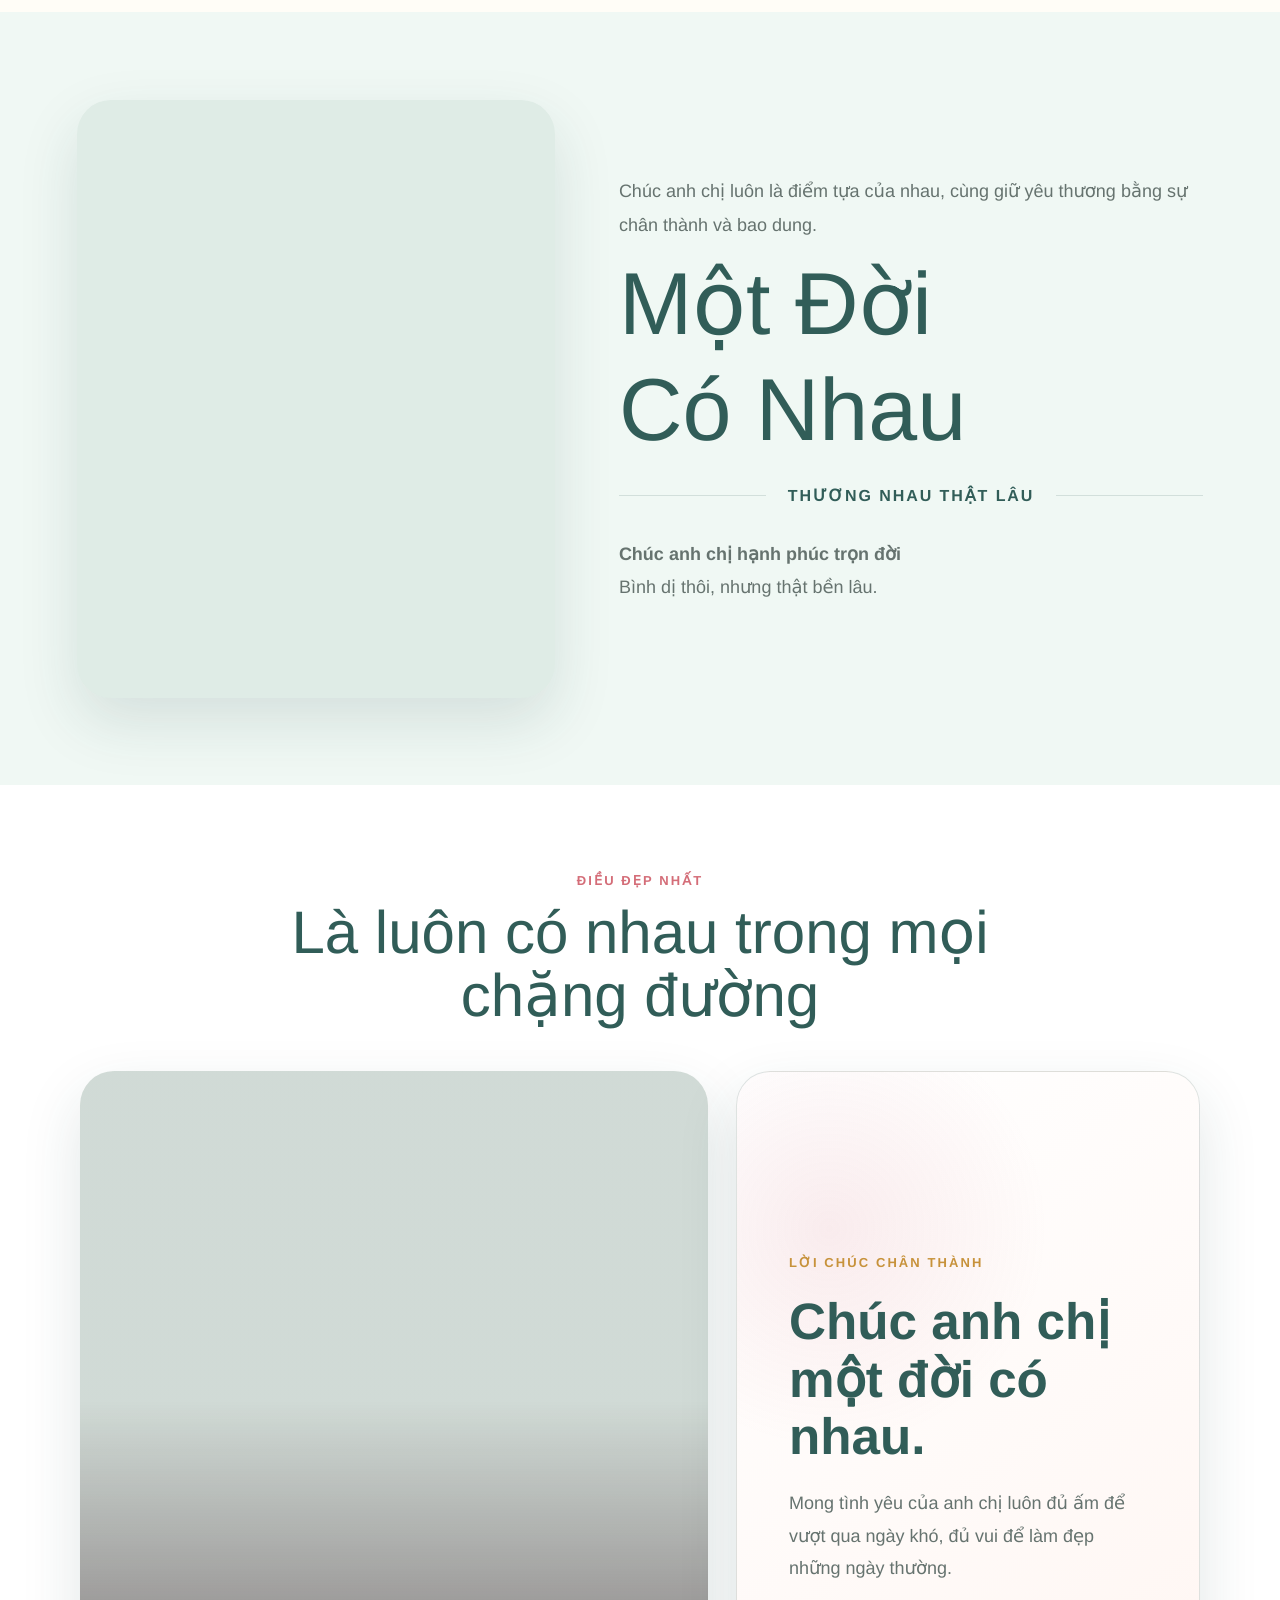
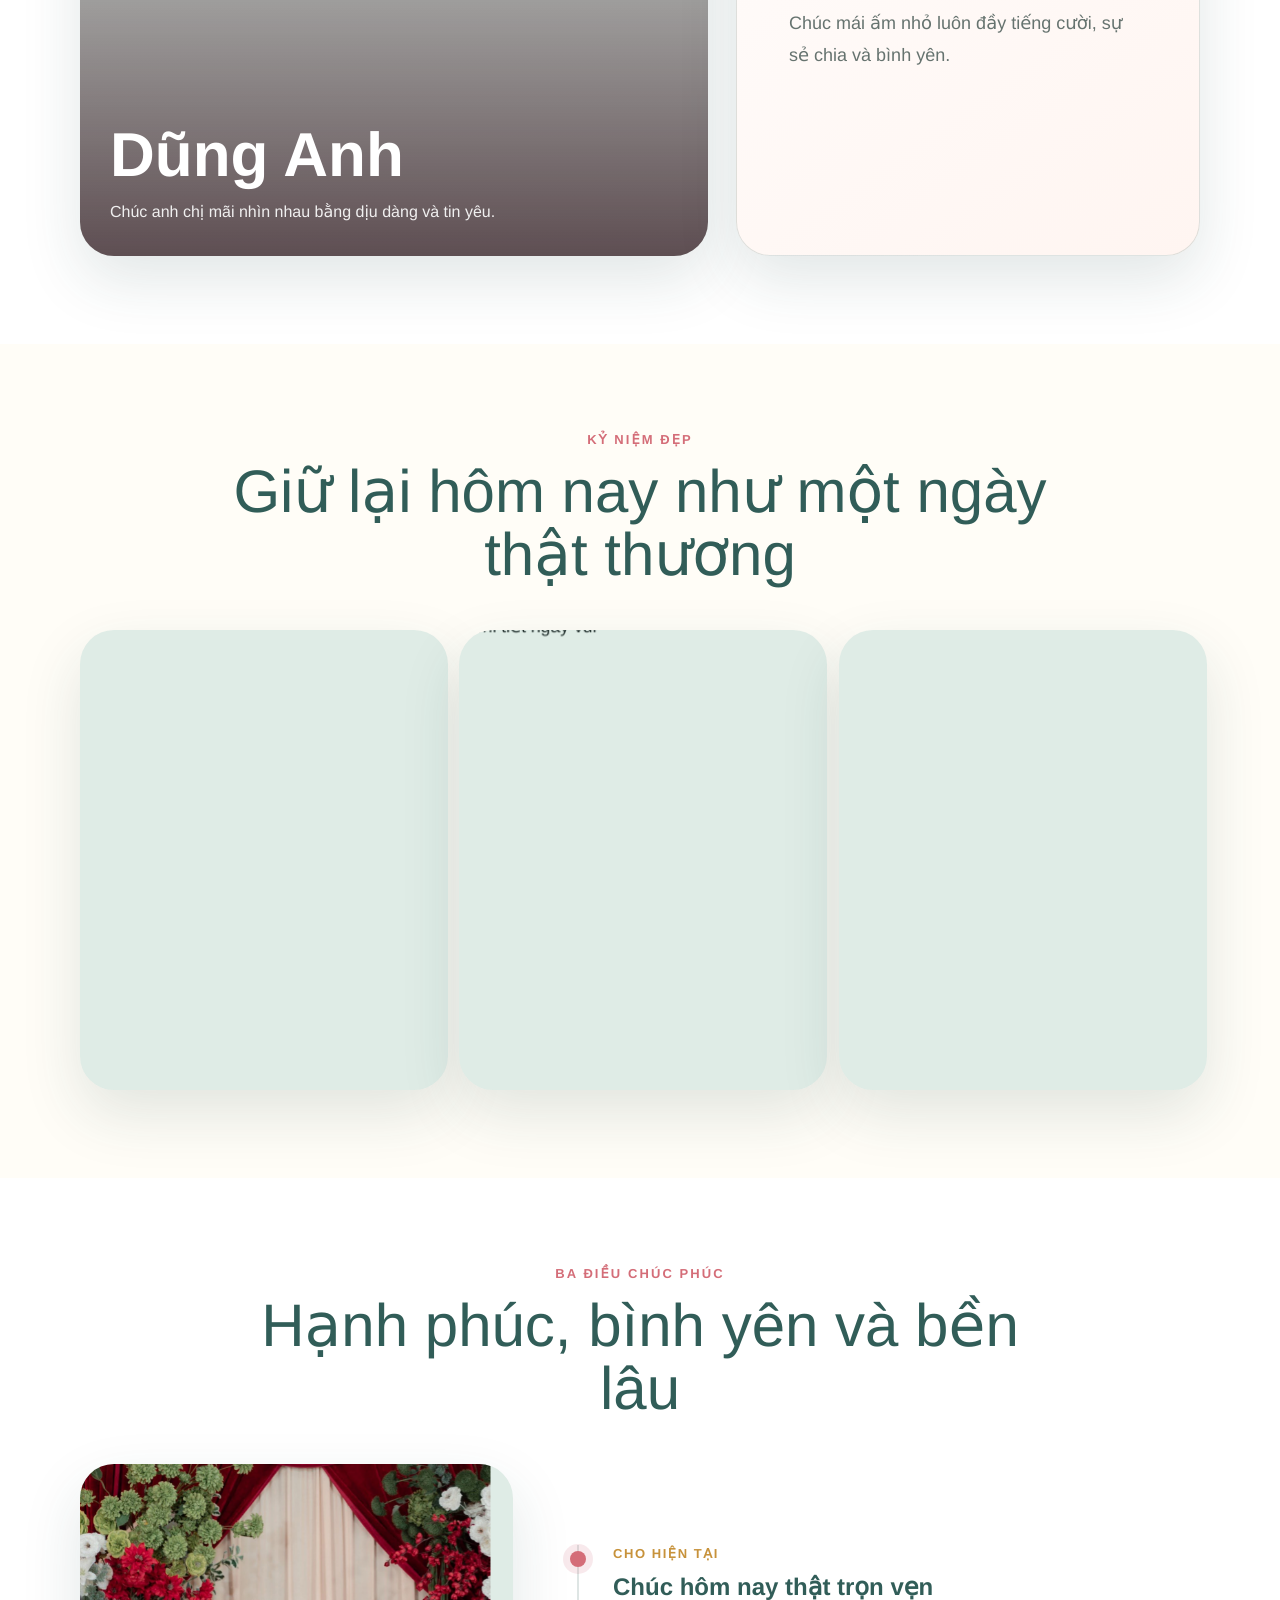
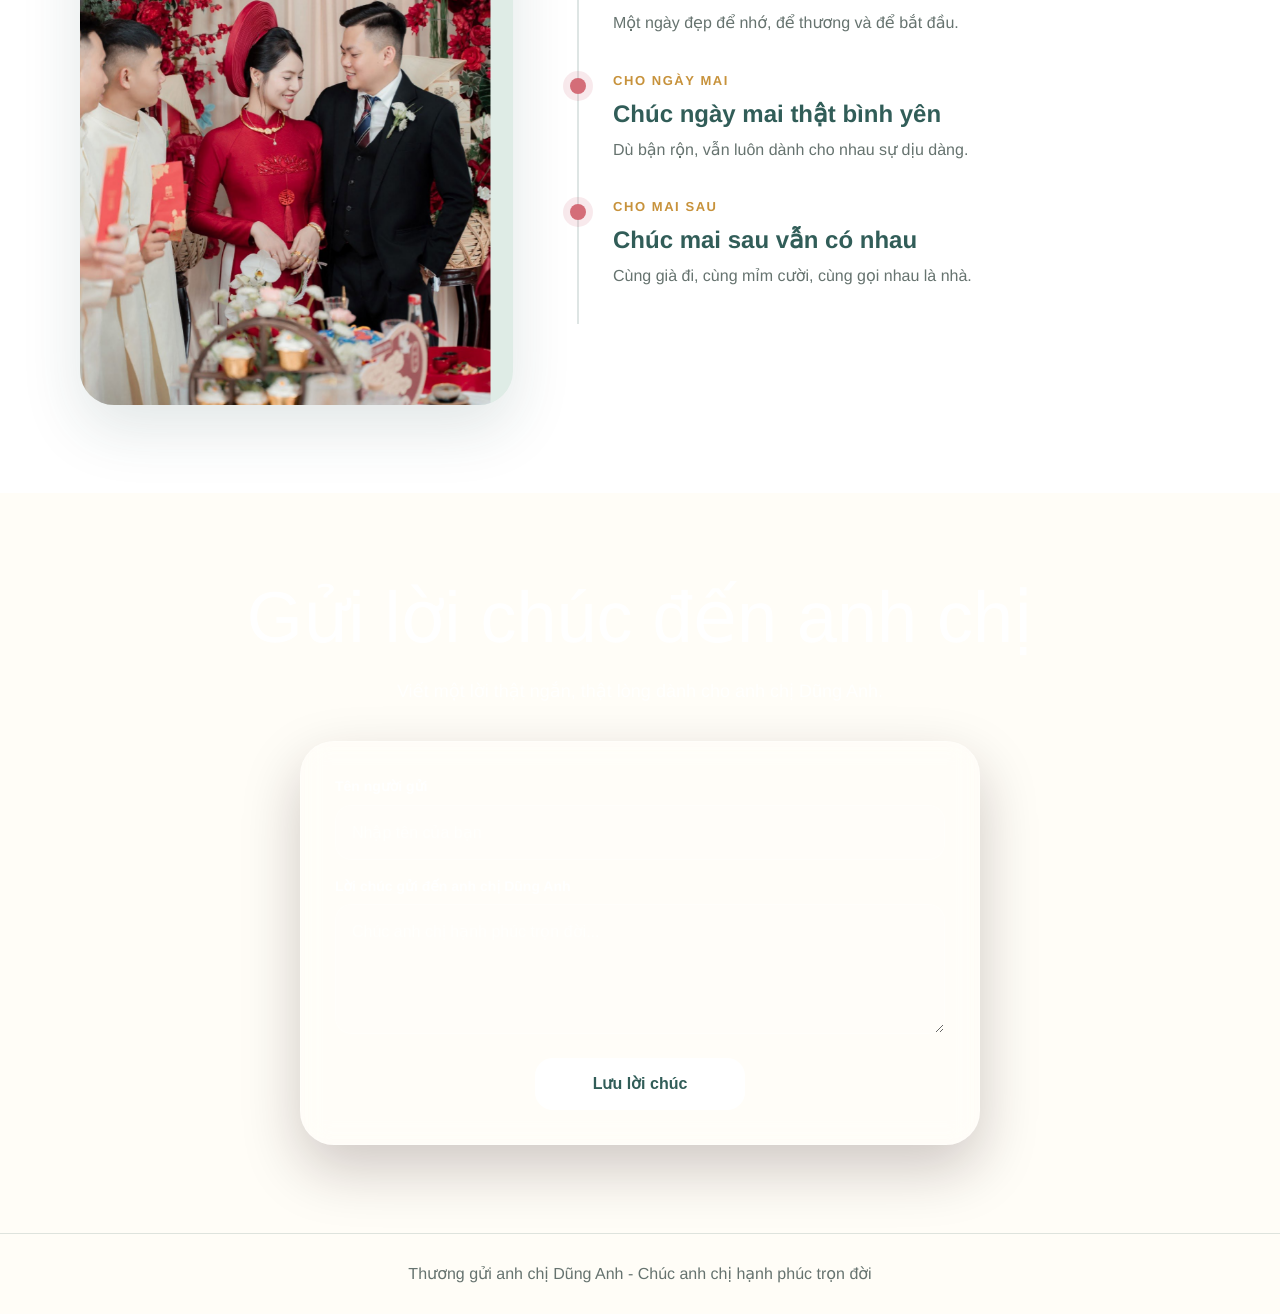
==== commit 7af61294: "Set hero photo crop to 28 percent" ====
--- a/index.html
+++ b/index.html
@@ -13,7 +13,7 @@
   <meta name="twitter:title" content="Lời Chúc Gửi Anh Chị Dũng Anh" />
   <meta name="twitter:description" content="Chúc anh chị Dũng Anh một đời an yên, hạnh phúc và luôn có nhau." />
   <meta name="twitter:image" content="https://huyhoang2k5.github.io/wedding-invitation/preview-104.jpg" />
-  <link rel="stylesheet" href="styles.css?v=preview104lower" />
+  <link rel="stylesheet" href="styles.css?v=preview104p28" />
 </head>
 <body>
   <audio id="weddingMusic" autoplay loop preload="auto">
--- a/styles.css
+++ b/styles.css
@@ -81,7 +81,7 @@
       color: white;
       background:
         linear-gradient(90deg, rgba(25, 62, 58, 0.78), rgba(25, 62, 58, 0.28) 55%, rgba(25, 62, 58, 0.08)),
-        url("preview-104.jpg") center 44% / cover;
+        url("preview-104.jpg") center 28% / cover;
     }
 
     .hero::after {
@@ -369,7 +369,7 @@
     }
 
     .timeline-photo .moving-photo {
-      object-position: center 44%;
+      object-position: center 28%;
     }
 
     .names p {
@@ -581,7 +581,7 @@
     .event {
       background:
         linear-gradient(rgba(255, 250, 244, 0.92), rgba(255, 250, 244, 0.92)),
-        url("preview-104.jpg") center 44% / cover;
+        url("preview-104.jpg") center 28% / cover;
     }
 
     .event-box {
@@ -621,7 +621,7 @@
       color: white;
       background:
         linear-gradient(rgba(31, 76, 71, 0.78), rgba(31, 76, 71, 0.78)),
-        url("preview-104.jpg") center 44% / cover;
+        url("preview-104.jpg") center 28% / cover;
       background-attachment: fixed;
       overflow: hidden;
     }
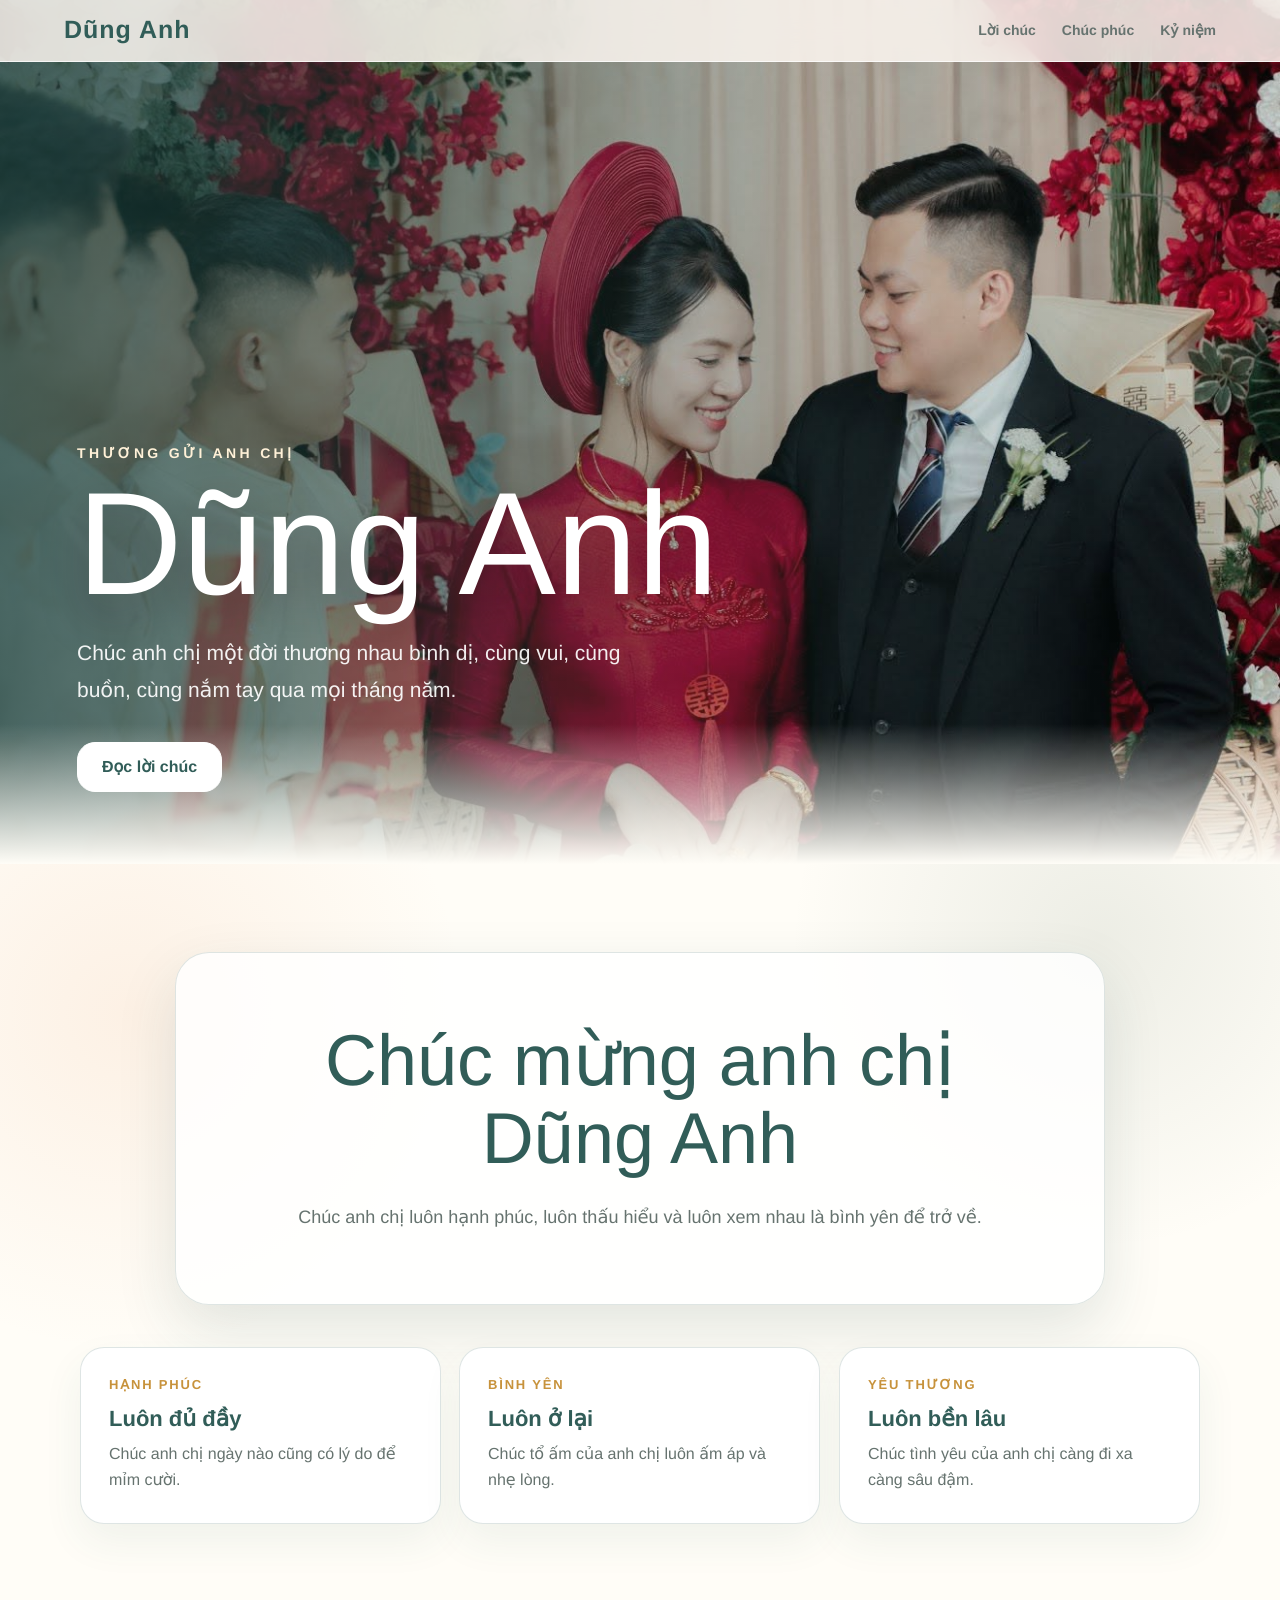
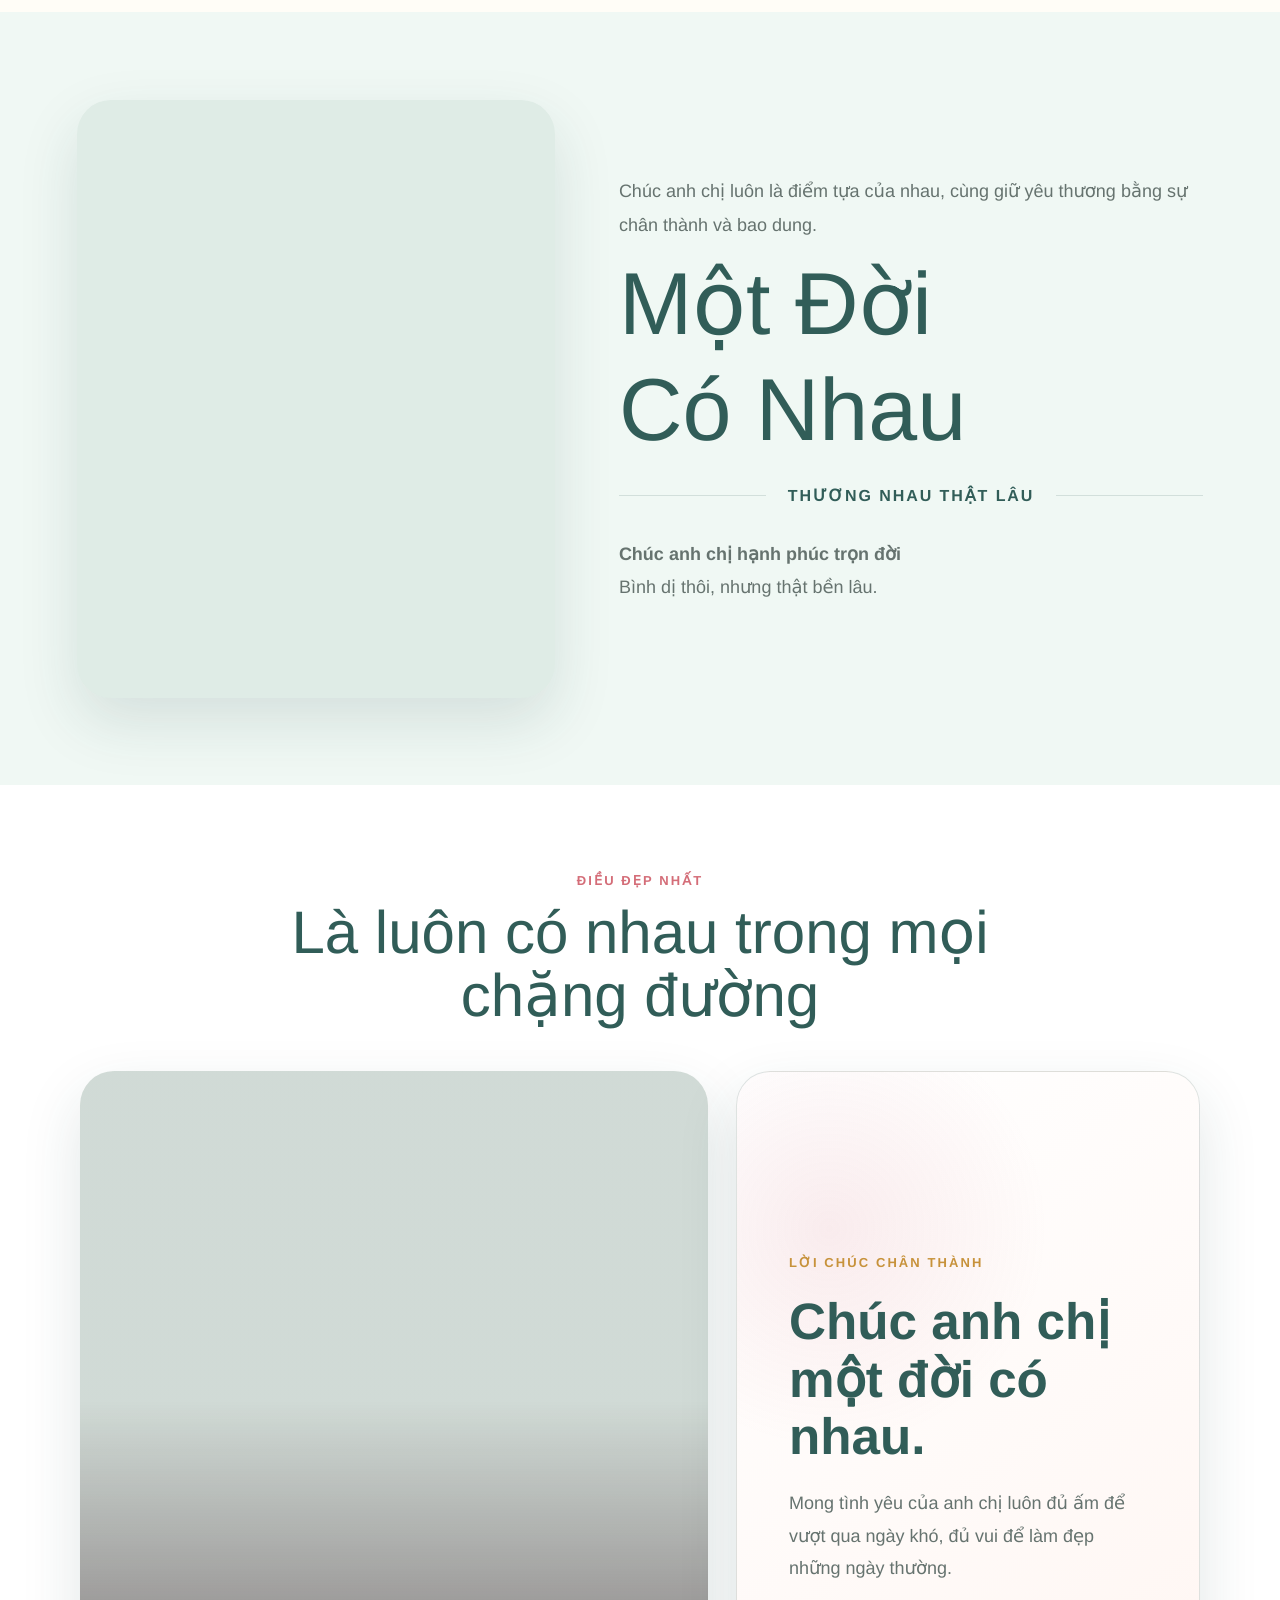
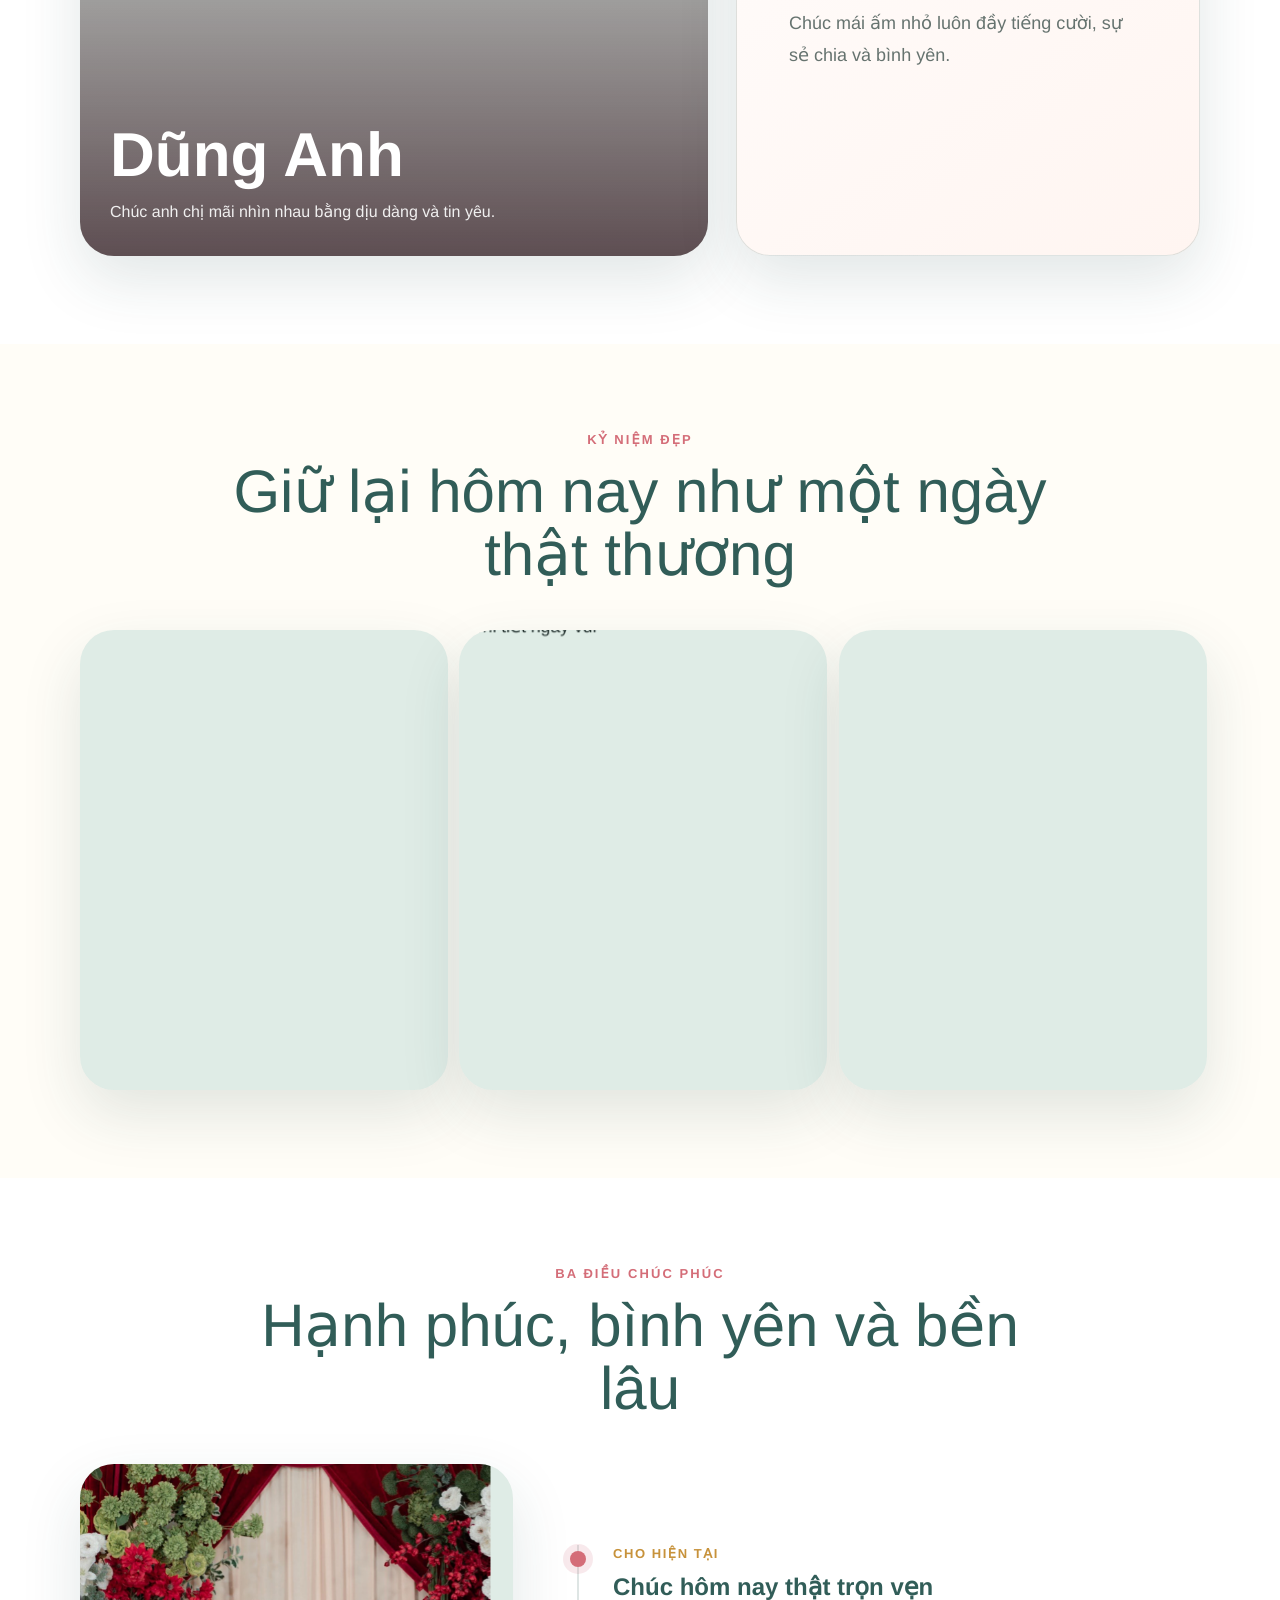
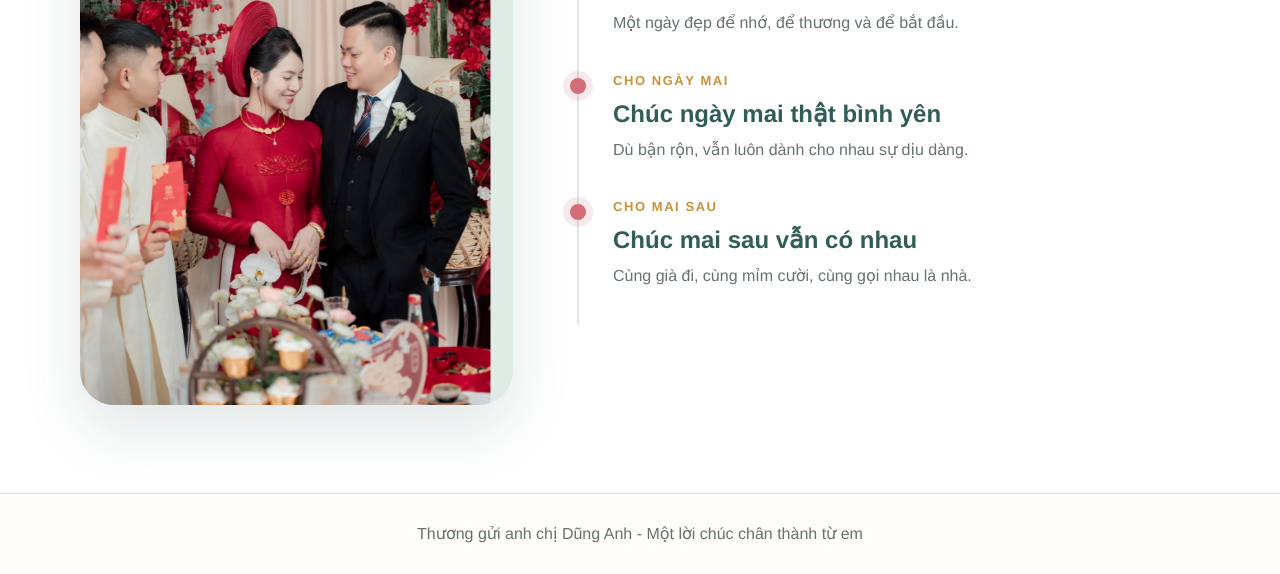
==== commit fcec3f14: "Remove personal wish form" ====
--- a/index.html
+++ b/index.html
@@ -26,7 +26,6 @@
       <a href="#wish">Lời chúc</a>
       <a href="#blessing">Chúc phúc</a>
       <a href="#memories">Kỷ niệm</a>
-      <a href="#message">Gửi lời nhắn</a>
     </nav>
   </header>
 
@@ -44,7 +43,6 @@
         </p>
         <div class="hero-actions">
           <a class="button primary" href="#wish">Đọc lời chúc</a>
-          <a class="button" href="#message">Gửi lời nhắn</a>
         </div>
       </div>
     </section>
@@ -168,30 +166,10 @@
       </div>
     </section>
 
-    <section id="message" class="section rsvp">
-      <h2>Gửi lời chúc đến anh chị</h2>
-      <p>
-        Viết một lời thật ngắn, thật lòng dành cho anh chị Dũng Anh.
-      </p>
-      <form class="rsvp-form" id="rsvpForm">
-        <div class="form-row">
-          <label for="guestName">Tên người gửi</label>
-          <input id="guestName" name="guestName" type="text" placeholder="Nhập tên của bạn" required />
-        </div>
-
-        <div class="form-row">
-          <label for="wish">Lời chúc gửi đến anh chị Dũng Anh</label>
-          <textarea id="wish" name="wish" placeholder="Chúc anh chị hạnh phúc trọn đời..." required></textarea>
-        </div>
-
-        <button class="submit-button" type="submit">Lưu lời chúc</button>
-        <p class="form-message" id="formMessage">Cảm ơn bạn, lời chúc đã được lưu lại.</p>
-      </form>
-    </section>
   </main>
 
   <footer class="footer">
-    Thương gửi anh chị Dũng Anh - Chúc anh chị hạnh phúc trọn đời
+    Thương gửi anh chị Dũng Anh - Một lời chúc chân thành từ em
   </footer>
   <script src="script.js"></script>
 </body>
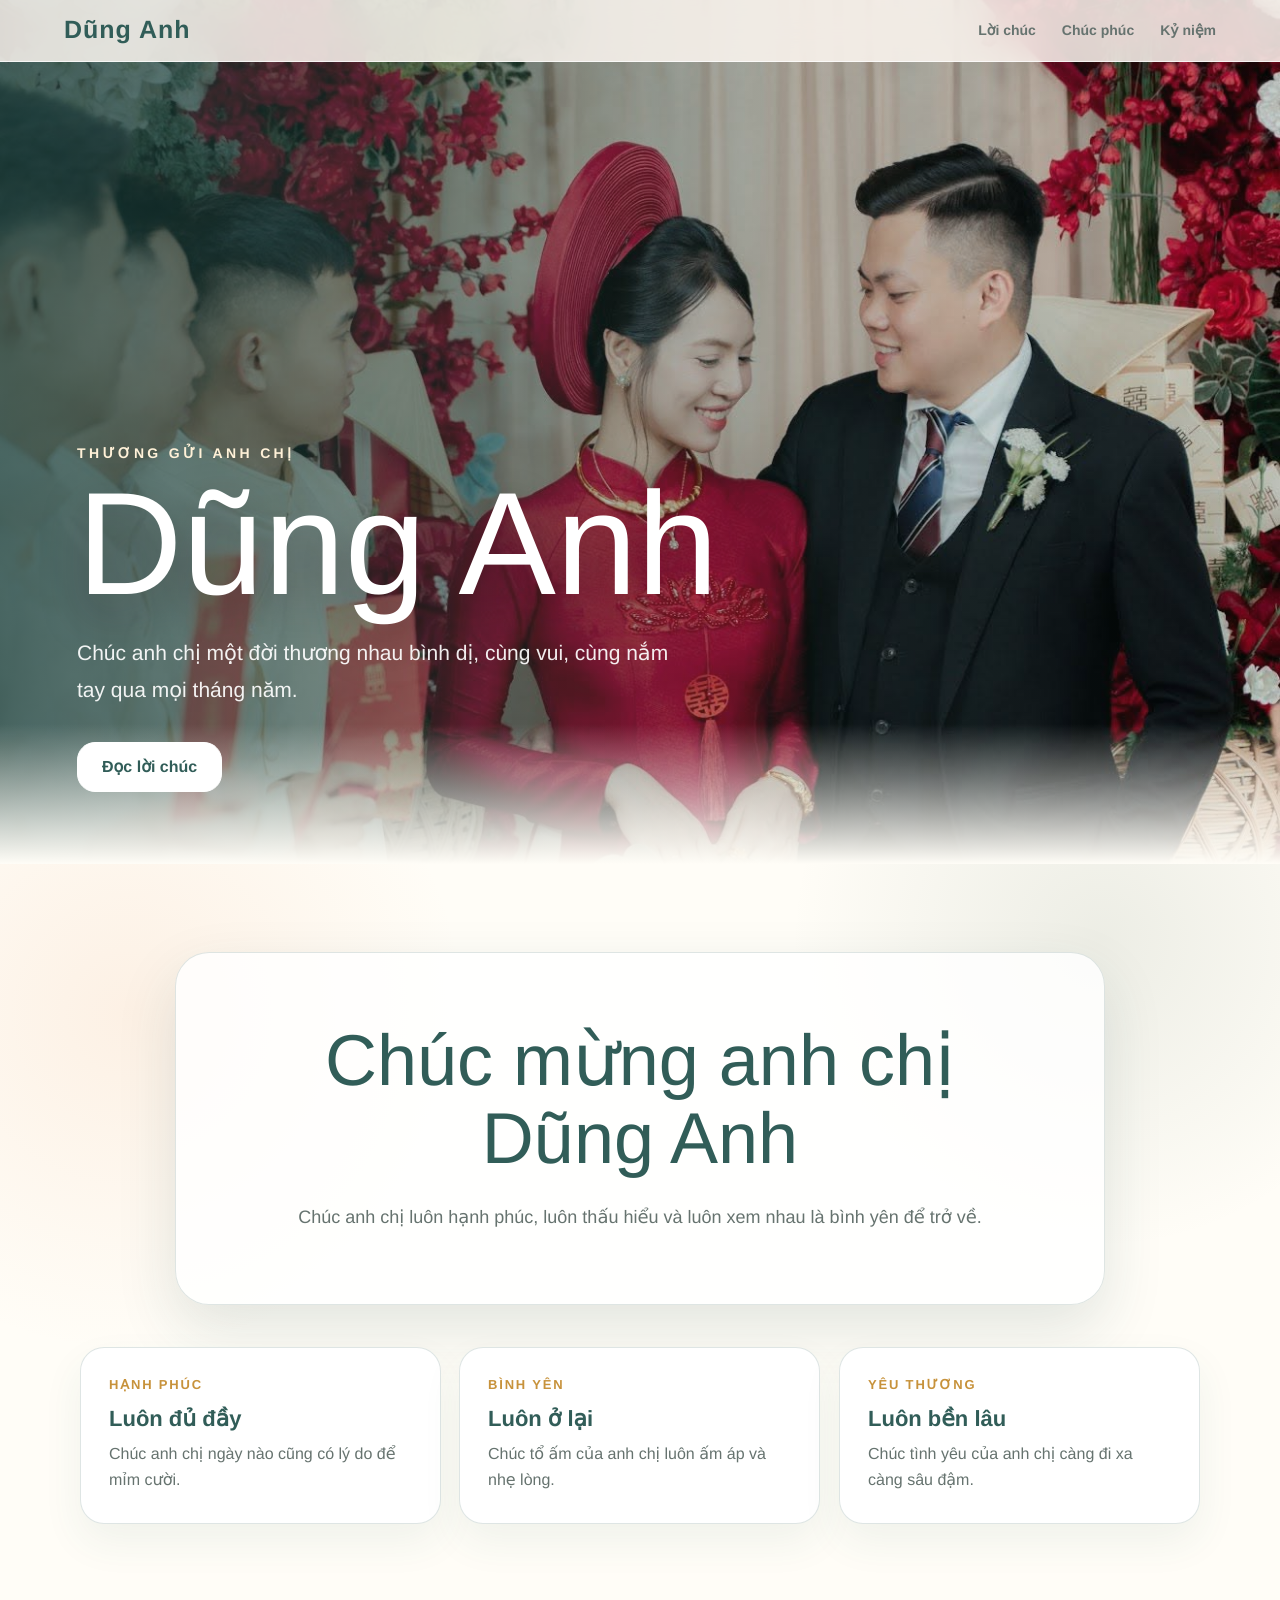
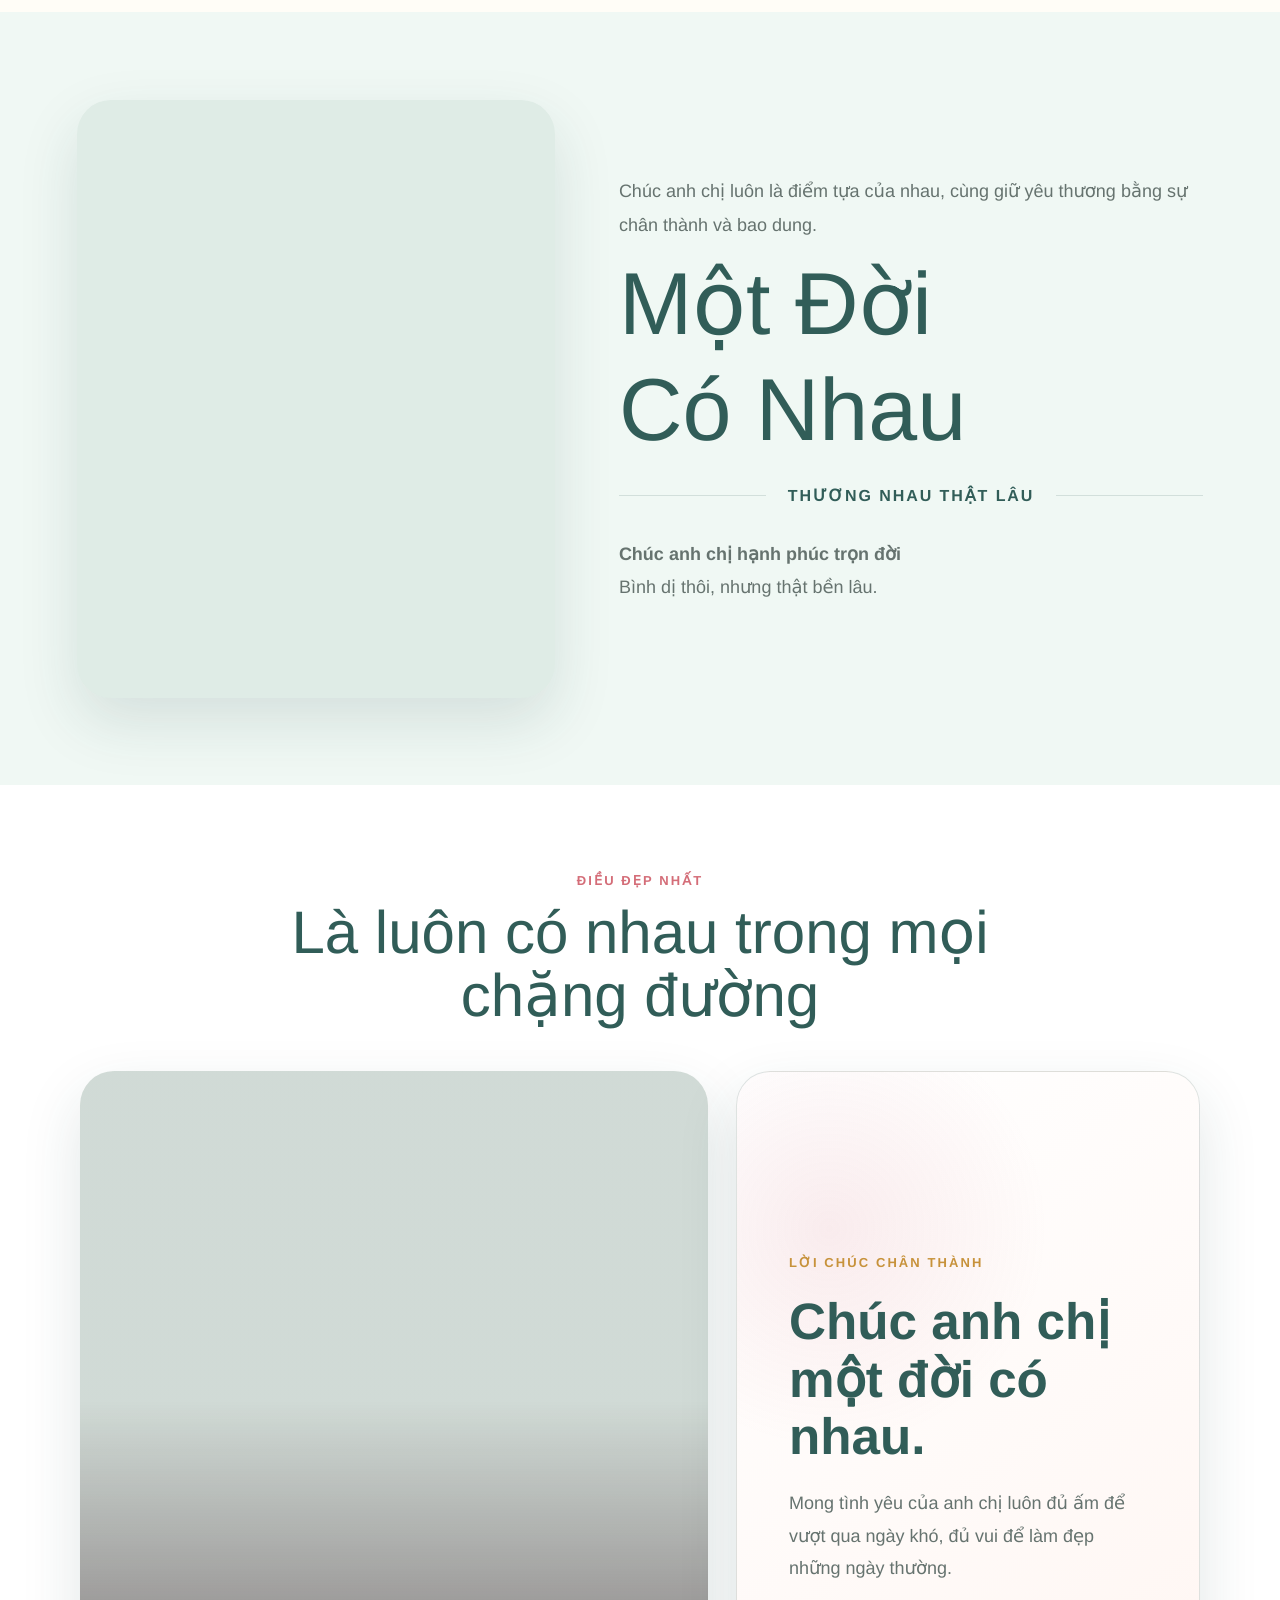
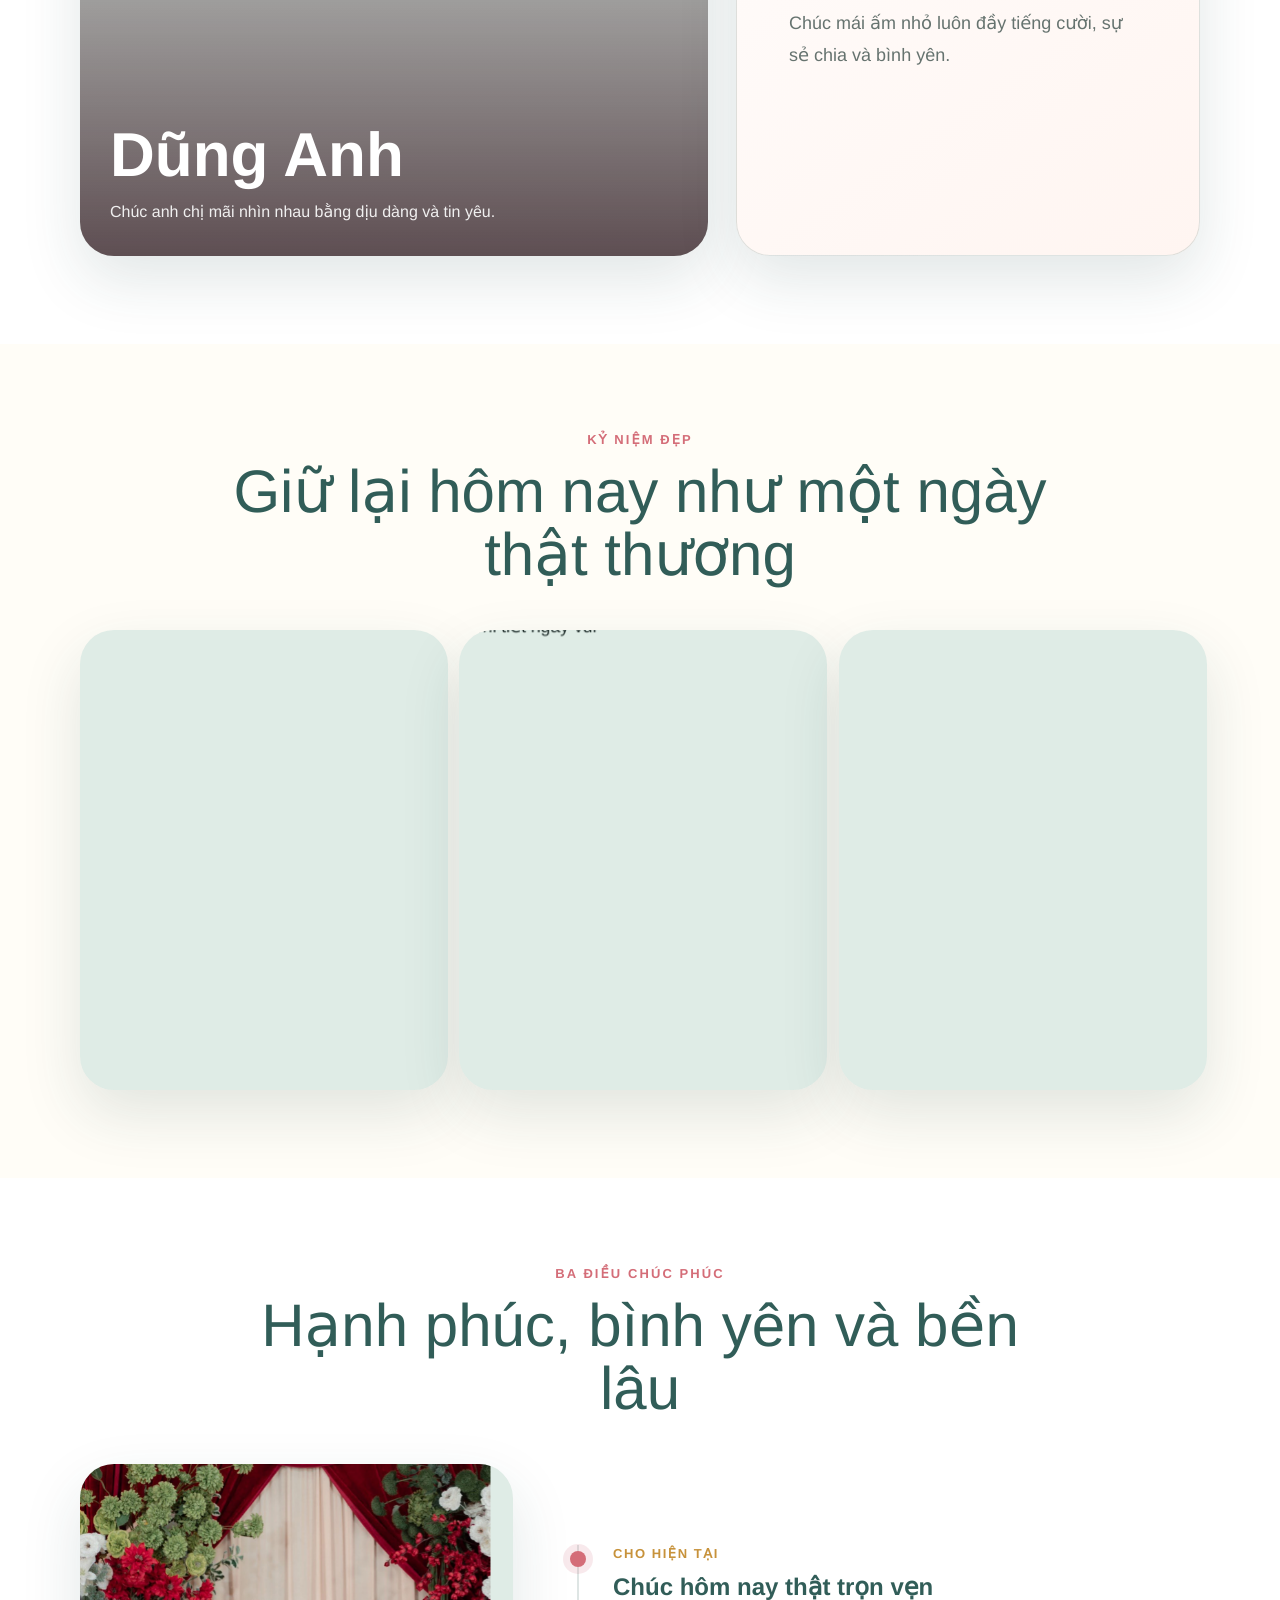
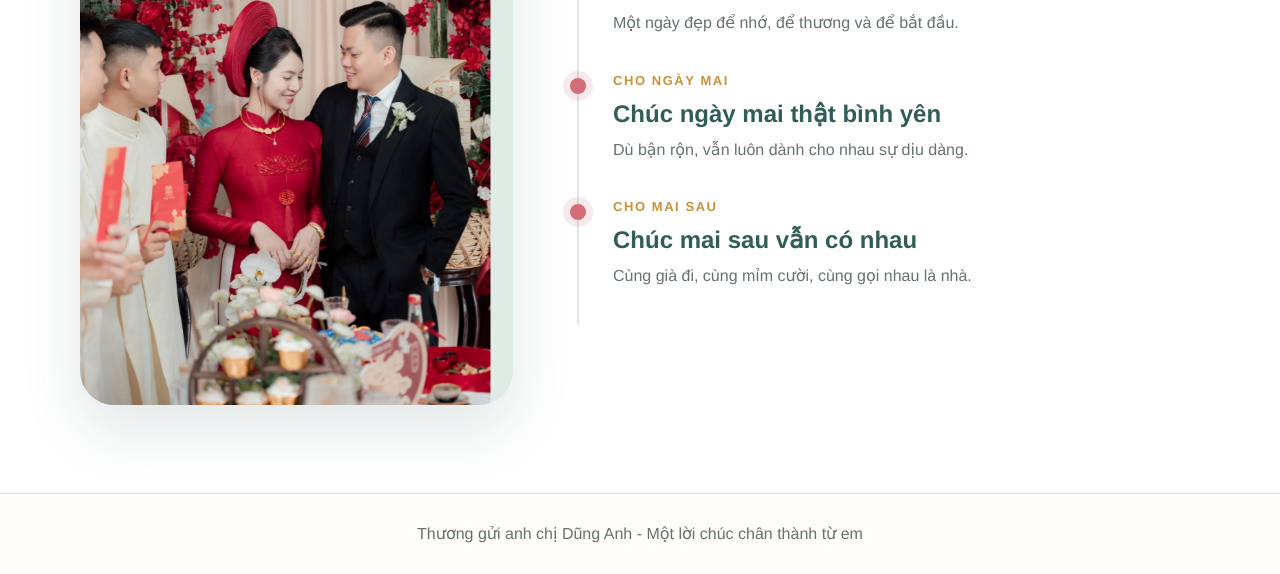
==== commit 3e756ca5: "Remove personal wish form" ====
--- a/index.html
+++ b/index.html
@@ -38,7 +38,7 @@
         <p class="eyebrow">Thương gửi anh chị</p>
         <h1>Dũng Anh</h1>
         <p class="hero-text">
-          Chúc anh chị một đời thương nhau bình dị, cùng vui, cùng buồn,
+          Chúc anh chị một đời thương nhau bình dị, cùng vui,
           cùng nắm tay qua mọi tháng năm.
         </p>
         <div class="hero-actions">
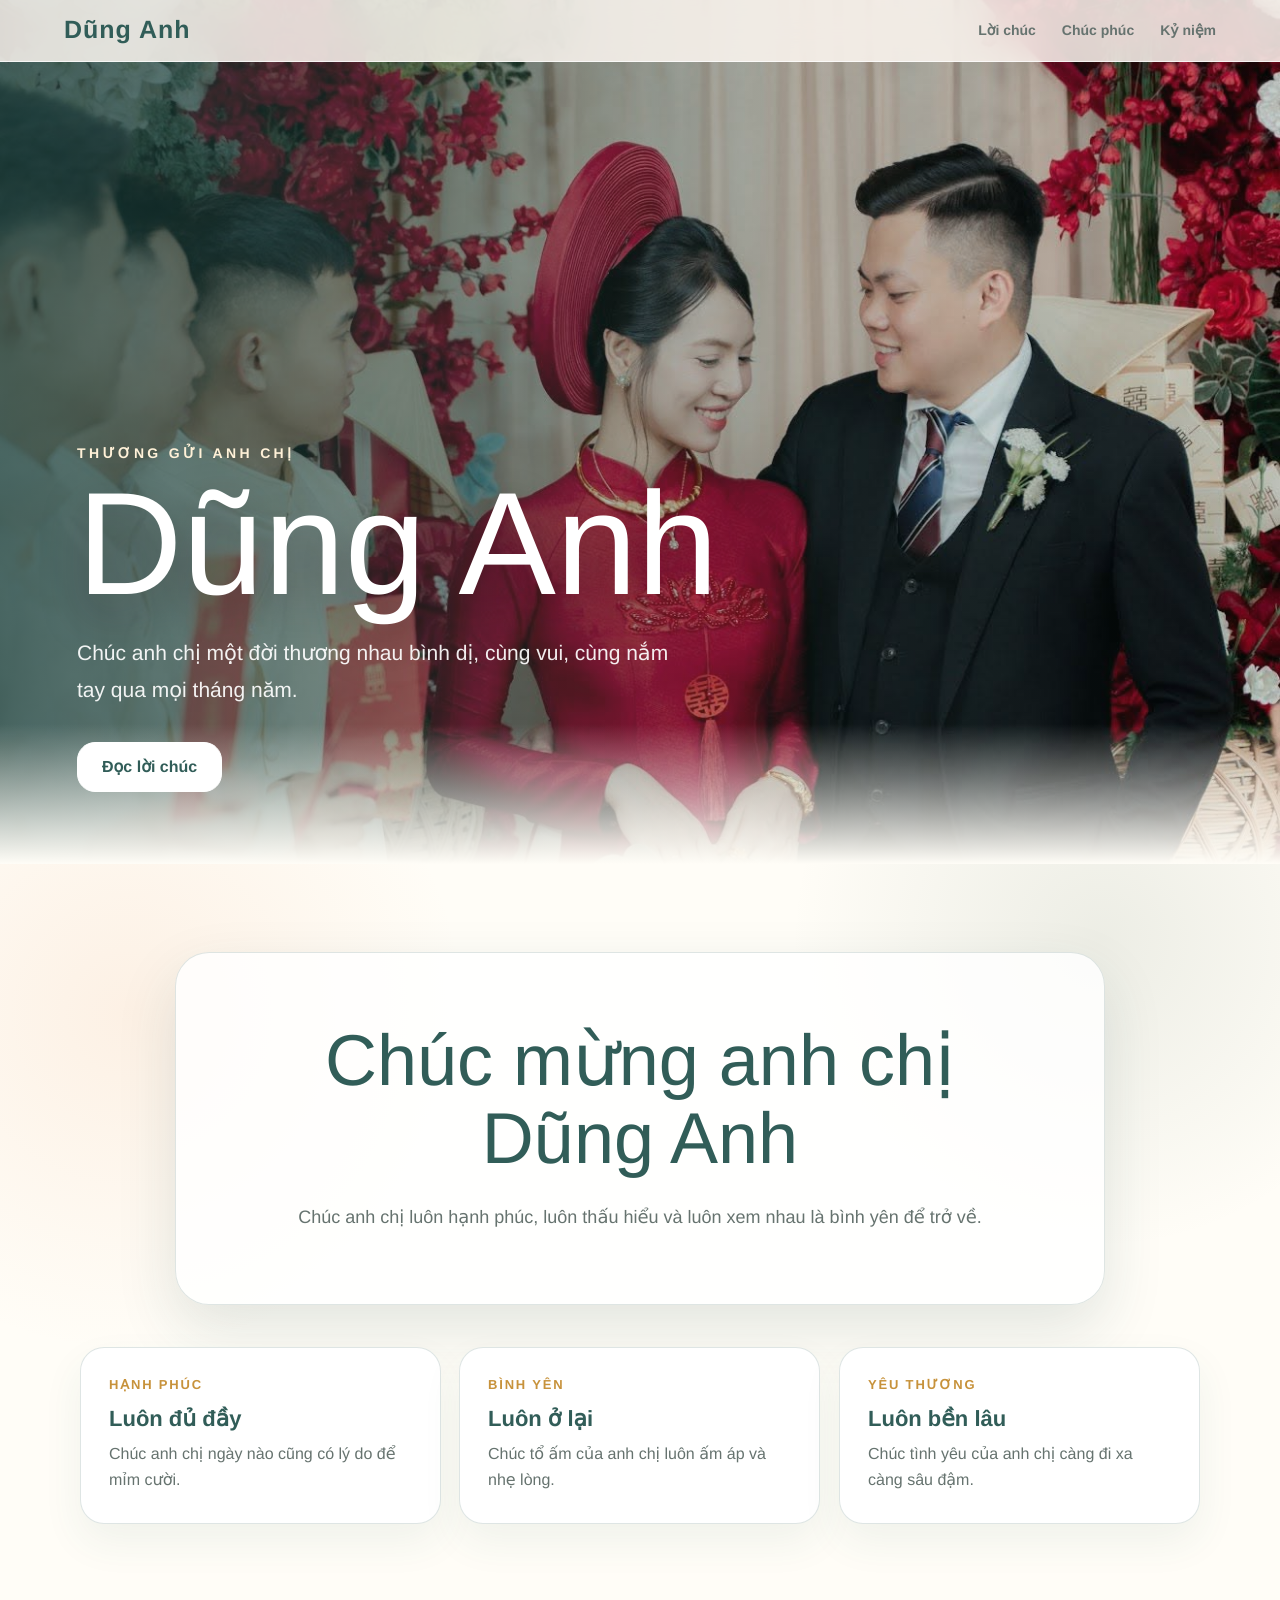
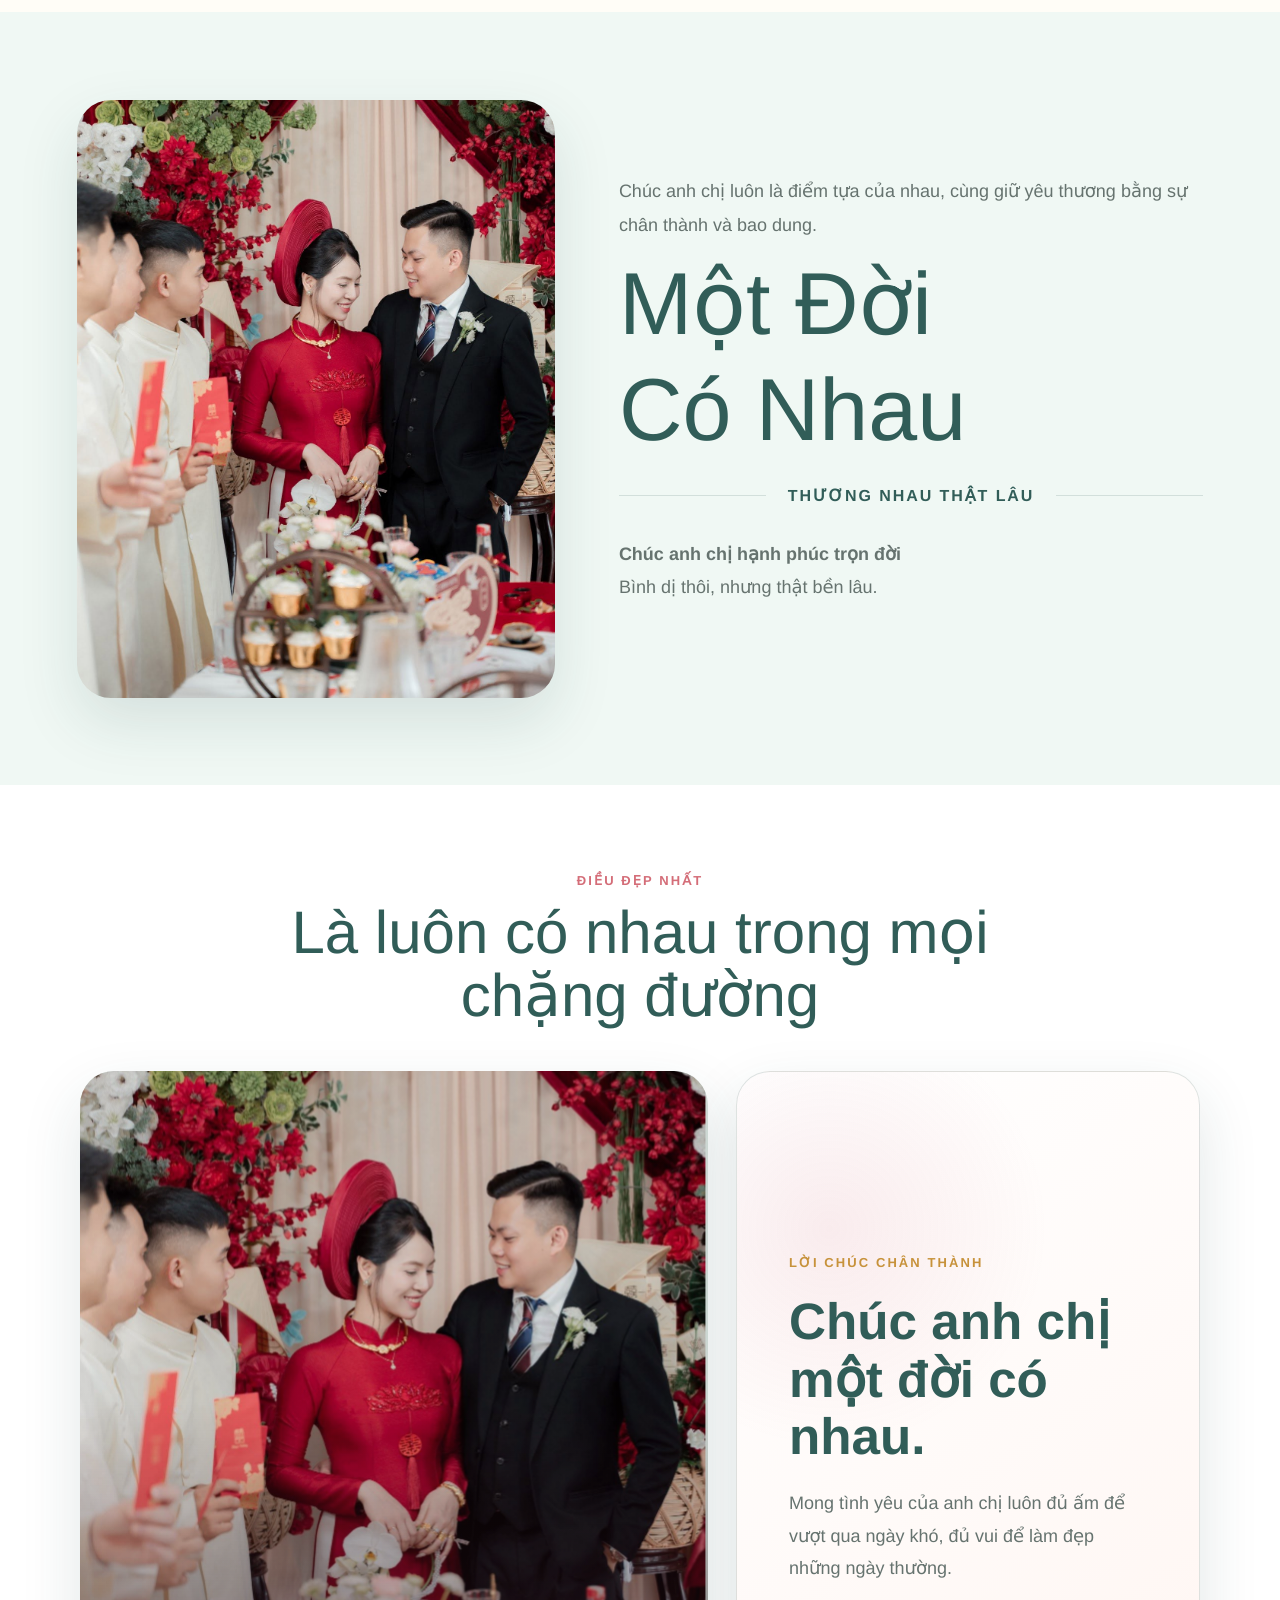
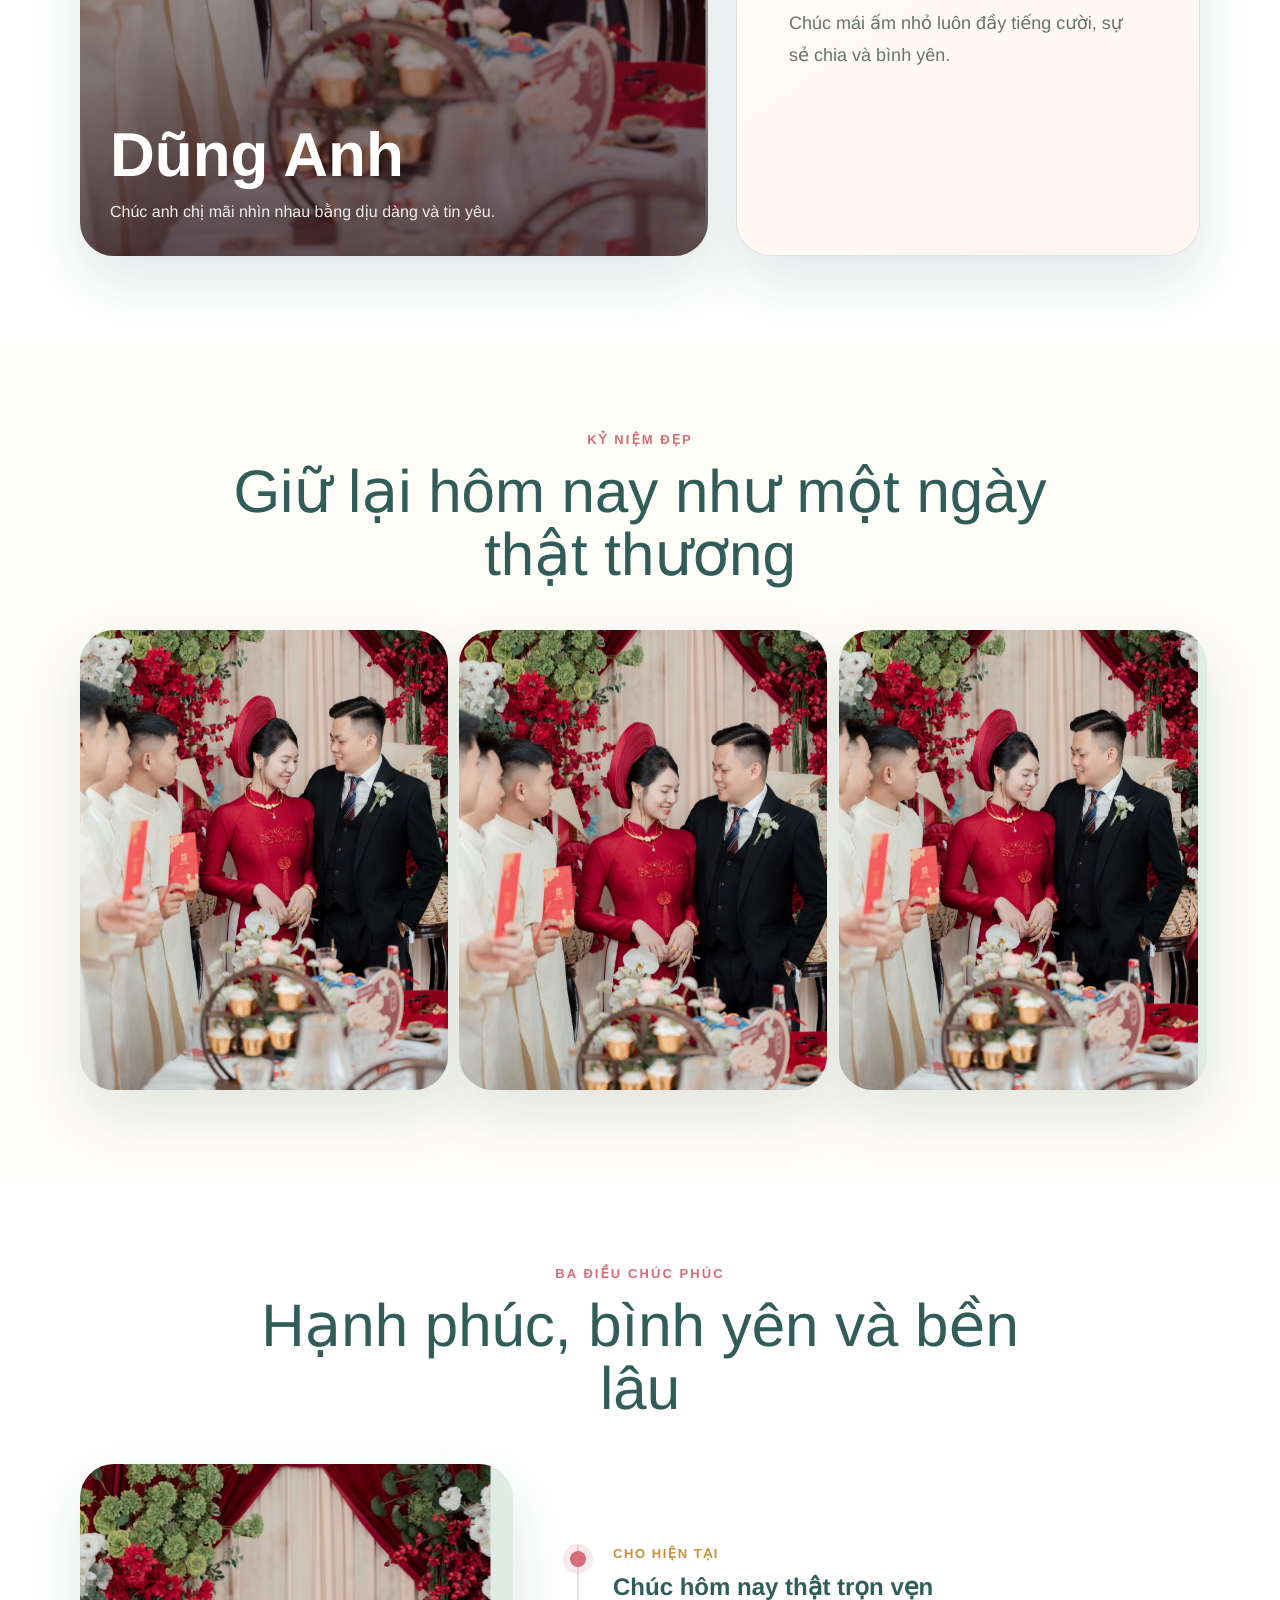
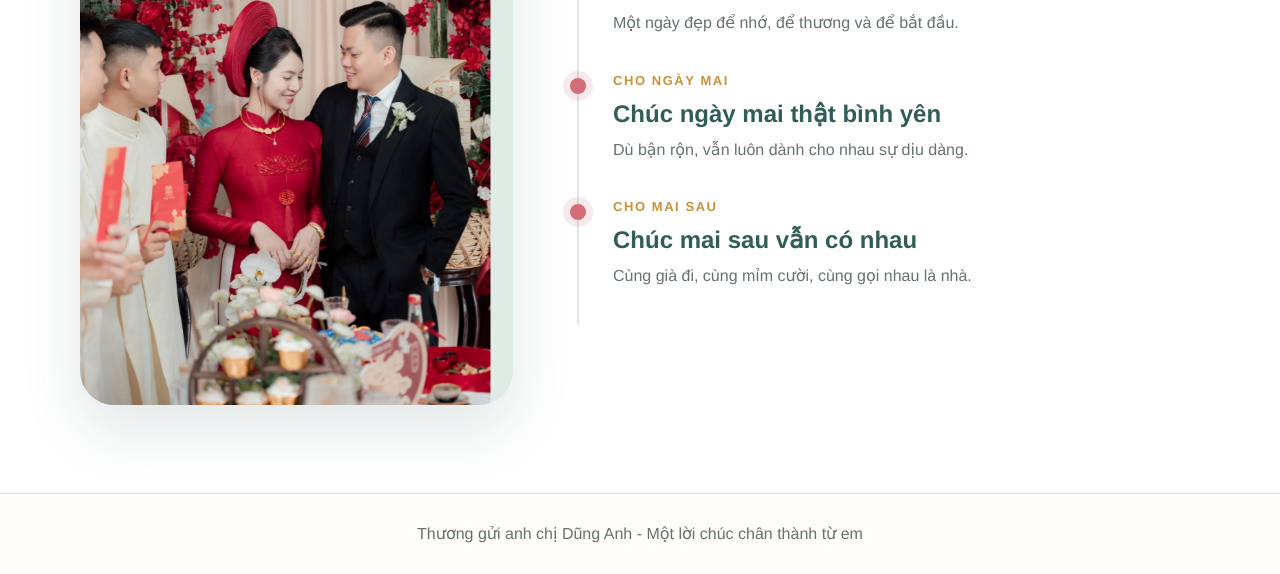
==== commit 17506cfe: "Use local images throughout page" ====
--- a/index.html
+++ b/index.html
@@ -1,4 +1,4 @@
-<!DOCTYPE html>
+﻿<!DOCTYPE html>
 <html lang="vi">
 <head>
   <meta charset="UTF-8" />
@@ -8,11 +8,15 @@
   <meta property="og:type" content="website" />
   <meta property="og:title" content="Lời Chúc Gửi Anh Chị Dũng Anh" />
   <meta property="og:description" content="Chúc anh chị Dũng Anh một đời an yên, hạnh phúc và luôn có nhau." />
-  <meta property="og:image" content="https://huyhoang2k5.github.io/wedding-invitation/preview-104.jpg" />
+  <meta property="og:image" content="https://huyhoang2k5.github.io/wedding-invitation/messenger-preview.jpg" />
+  <meta property="og:image:secure_url" content="https://huyhoang2k5.github.io/wedding-invitation/messenger-preview.jpg" />
+  <meta property="og:image:type" content="image/jpeg" />
+  <meta property="og:image:width" content="1320" />
+  <meta property="og:image:height" content="1983" />
   <meta name="twitter:card" content="summary_large_image" />
   <meta name="twitter:title" content="Lời Chúc Gửi Anh Chị Dũng Anh" />
   <meta name="twitter:description" content="Chúc anh chị Dũng Anh một đời an yên, hạnh phúc và luôn có nhau." />
-  <meta name="twitter:image" content="https://huyhoang2k5.github.io/wedding-invitation/preview-104.jpg" />
+  <meta name="twitter:image" content="https://huyhoang2k5.github.io/wedding-invitation/messenger-preview.jpg" />
   <link rel="stylesheet" href="styles.css?v=preview104p28" />
 </head>
 <body>
@@ -77,7 +81,7 @@
     <section id="blessing" class="section couple reveal slide-left">
       <div class="couple-wrap">
         <div class="photo-frame">
-          <img class="moving-photo" data-motion="vertical" data-speed="0.18" src="https://scontent.fdad1-1.fna.fbcdn.net/v/t39.30808-6/730570680_4474770352801013_6047535732897594170_n.jpg?stp=dst-jpg_tt6&cstp=mx1320x1983&ctp=s1320x1983&_nc_cat=111&_nc_map=urlgen_bucketless&ccb=1-7&_nc_sid=833d8c&_nc_eui2=AeE217e1_ZSBwrStdw9cUnzt1UAMs8R2pMHVQAyzxHakwXz1b8eLulZPEqEgzEs18xRuTctUhPrgEbwWYv7RLfZH&_nc_ohc=wz8H2vTD76MQ7kNvwFIjfYH&_nc_oc=AdqT4nml8YELyhEfNVmGJHIdGNfoKG-IF7A2qyD65GCtSIfUsPJtINCb-vKB9HcJSs4&_nc_zt=23&_nc_ht=scontent.fdad1-1.fna&_nc_gid=jz9z8V5mTX7kWDKySU7J5A&_nc_ss=7b2a8&oh=00_AQCR-e2ZW8wxYDXIhlTBmKBnsc2_lWq6ZQTtmY4GBiqyog&oe=6A5E8457" alt="Ảnh của anh chị Dũng Anh" />
+          <img class="moving-photo" data-motion="vertical" data-speed="0.18" src="preview-104.jpg" alt="Ảnh của anh chị Dũng Anh" />
         </div>
         <div class="names">
           <p>
@@ -99,7 +103,7 @@
       </div>
       <div class="portrait-grid">
         <article class="portrait-card reveal rotate-in">
-          <img class="moving-photo" data-motion="diagonal" data-speed="0.13" src="https://scontent.fdad1-2.fna.fbcdn.net/v/t39.30808-6/729964686_4474797589464956_6430416721599949811_n.jpg?stp=dst-jpg_tt6&cstp=mx1320x1983&ctp=s1320x1983&_nc_cat=109&_nc_map=urlgen_bucketless&ccb=1-7&_nc_sid=833d8c&_nc_eui2=AeH9rsnu59TeMiRe4SPNGsWj-Ql0jFymfs35CXSMXKZ-zQldpM77ubokt4w5oK9Uu72vOjch_jjHRND80iuaVDME&_nc_ohc=pigL65Re2n4Q7kNvwGPbDy2&_nc_oc=AdqBzuyjM40bjsmzW6K9m_-8ceM49r73rLpL2sTnweTPh9zhg6mC3KWojB332VYxr_M&_nc_zt=23&_nc_ht=scontent.fdad1-2.fna&_nc_gid=H6c84pMmJkQnf2Hs17BMJg&_nc_ss=7b2a8&oh=00_AQCXojZbpD8qqS59KrEaHp_BieBAwISEppEAimDJhymSwg&oe=6A5EA907" alt="Khoảnh khắc hạnh phúc của anh chị Dũng Anh" />
+          <img class="moving-photo" data-motion="diagonal" data-speed="0.13" src="preview-104.jpg" alt="Khoảnh khắc hạnh phúc của anh chị Dũng Anh" />
           <div>
             <h3>Dũng Anh</h3>
             <p>Chúc anh chị mãi nhìn nhau bằng dịu dàng và tin yêu.</p>
@@ -126,13 +130,13 @@
       </div>
       <div class="gallery-grid">
         <div class="gallery-item tall reveal slide-left">
-          <img class="moving-photo" data-motion="vertical" data-speed="0.22" src="https://scontent.fdad1-1.fna.fbcdn.net/v/t39.30808-6/729769231_4474769629467752_4812829790677932266_n.jpg?stp=dst-jpg_tt6&cstp=mx1320x1983&ctp=s1320x1983&_nc_cat=106&_nc_map=urlgen_bucketless&ccb=1-7&_nc_sid=833d8c&_nc_eui2=AeEX51jR09fYSmxEBCXxhir0ps8H_Wjfetemzwf9aN961wS8ExRazLHzK2sS79APtSxIZr2cgvsLYWqVtLQocirx&_nc_ohc=QPWznwWc5GAQ7kNvwFoTR94&_nc_oc=Adqw6iFpp9n5hvWjWvX9COULZtvp-RnmAy7qZWEbmfL3pEpzU3FEvXEPJb4tMtECmfQ&_nc_zt=23&_nc_ht=scontent.fdad1-1.fna&_nc_gid=G9tldOjtd-36aylFFCmydw&_nc_ss=7b2a8&oh=00_AQBBzZOBGJUNvT2DL-PhITSDv_CR13oik1GOo3jHZnnRaQ&oe=6A5E95CA" alt="Khoảnh khắc yêu thương" />
+          <img class="moving-photo" data-motion="vertical" data-speed="0.22" src="preview-104.jpg" alt="Khoảnh khắc yêu thương" />
         </div>
         <div class="gallery-item reveal zoom-in">
-          <img class="moving-photo" data-motion="zoom" data-speed="0.16" src="https://scontent.fdad1-1.fna.fbcdn.net/v/t39.30808-6/731045147_4474771246134257_5096881064000717393_n.jpg?stp=dst-jpg_tt6&cstp=mx1320x1980&ctp=s1320x1980&_nc_cat=101&_nc_map=urlgen_bucketless&ccb=1-7&_nc_sid=833d8c&_nc_eui2=AeHqxjcUA9JN7wDq-YQ4oaSYgPcMf3vwmLmA9wx_e_CYuaMj2iM-siFRBdSil1zyKAj6JIwv_oLcOYEaYr6oIv1u&_nc_ohc=mZ4BG4SQ2kUQ7kNvwGjsMbX&_nc_oc=AdoYE3AQhXxzYRFtvquJKwgXUhZll9YaISeYs85qB9-0K_J_KANsfkg0C7hQ85ib0QA&_nc_zt=23&_nc_ht=scontent.fdad1-1.fna&_nc_gid=1CZzAUPE6Ww8z9kPdG6Aaw&_nc_ss=7b2a8&oh=00_AQDAc-G8fqHRsLG_fMwNPwgqiMmnZpgvvxjvKkqQT1dt4A&oe=6A5E7DCF" alt="Chi tiết ngày vui" />
+          <img class="moving-photo" data-motion="zoom" data-speed="0.16" src="preview-104.jpg" alt="Chi tiết ngày vui" />
         </div>
         <div class="gallery-item tall reveal slide-right">
-          <img class="moving-photo" data-motion="diagonal" data-speed="0.18" src="https://scontent.fdad1-1.fna.fbcdn.net/v/t39.30808-6/731328628_4474770686134313_5147390605820830792_n.jpg?stp=dst-jpg_tt6&cstp=mx1320x1983&ctp=s1320x1983&_nc_cat=104&_nc_map=urlgen_bucketless&ccb=1-7&_nc_sid=833d8c&_nc_eui2=AeFXgo_4Q-i_ErUzAVwq0CJG31GJyp-dHFDfUYnKn50cUJ8Ue0e-d0lK-tFooqYVaFc0Js3TgSaBBb5UZUBFW2eX&_nc_ohc=g47YThhwHu0Q7kNvwFdwCQr&_nc_oc=AdrapTZ57CKf4XTMZ2sKqE6zbUU5jcBm0Mtrk6Qo_v32Fm5pvQfP-2D568vvlU4mzSc&_nc_zt=23&_nc_ht=scontent.fdad1-1.fna&_nc_gid=TA3cJS4lOxrDzSR6U42hCg&_nc_ss=7b2a8&oh=00_AQAmUG99FDiFLwbAmjI_k9X3tywWKHkPi0WjctT9Glyl1g&oe=6A5E8505" alt="Nụ cười hạnh phúc" />
+          <img class="moving-photo" data-motion="diagonal" data-speed="0.18" src="preview-104.jpg" alt="Nụ cười hạnh phúc" />
         </div>
       </div>
     </section>
@@ -174,3 +178,4 @@
   <script src="script.js"></script>
 </body>
 </html>
+
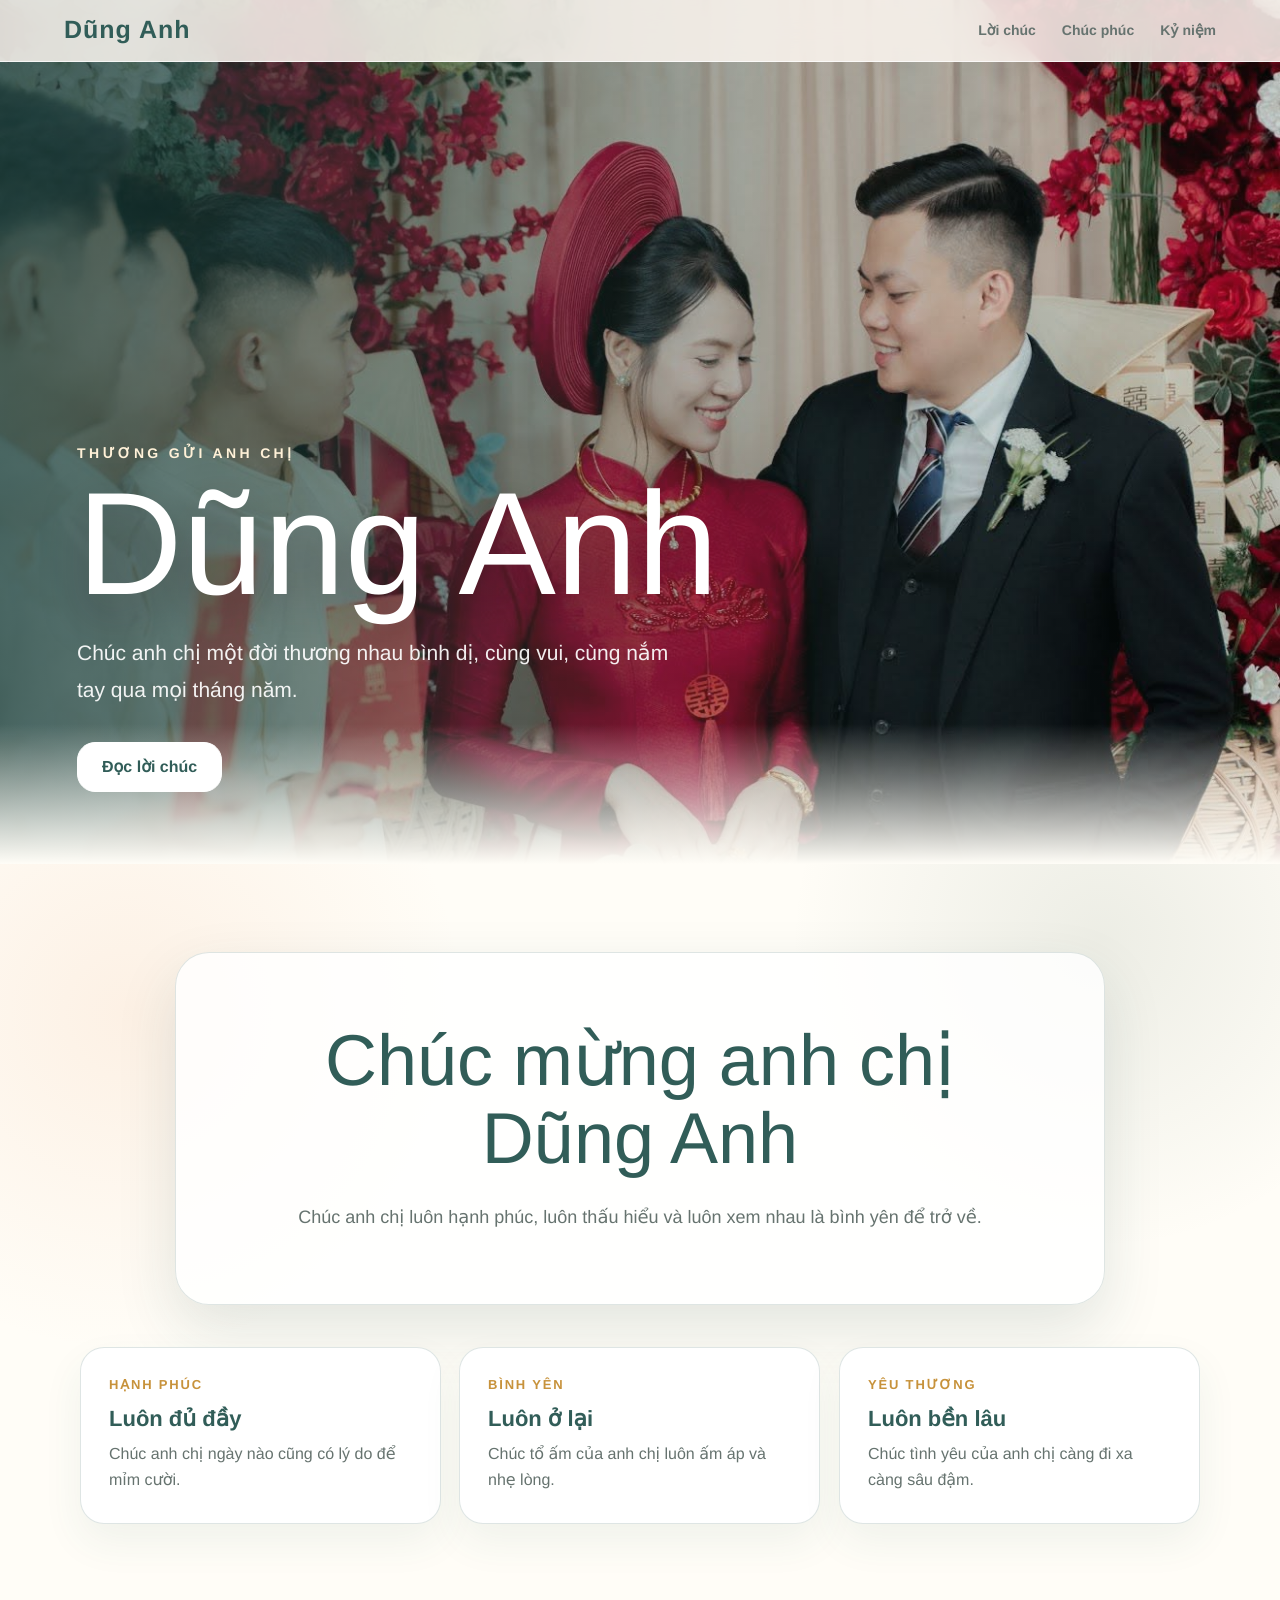
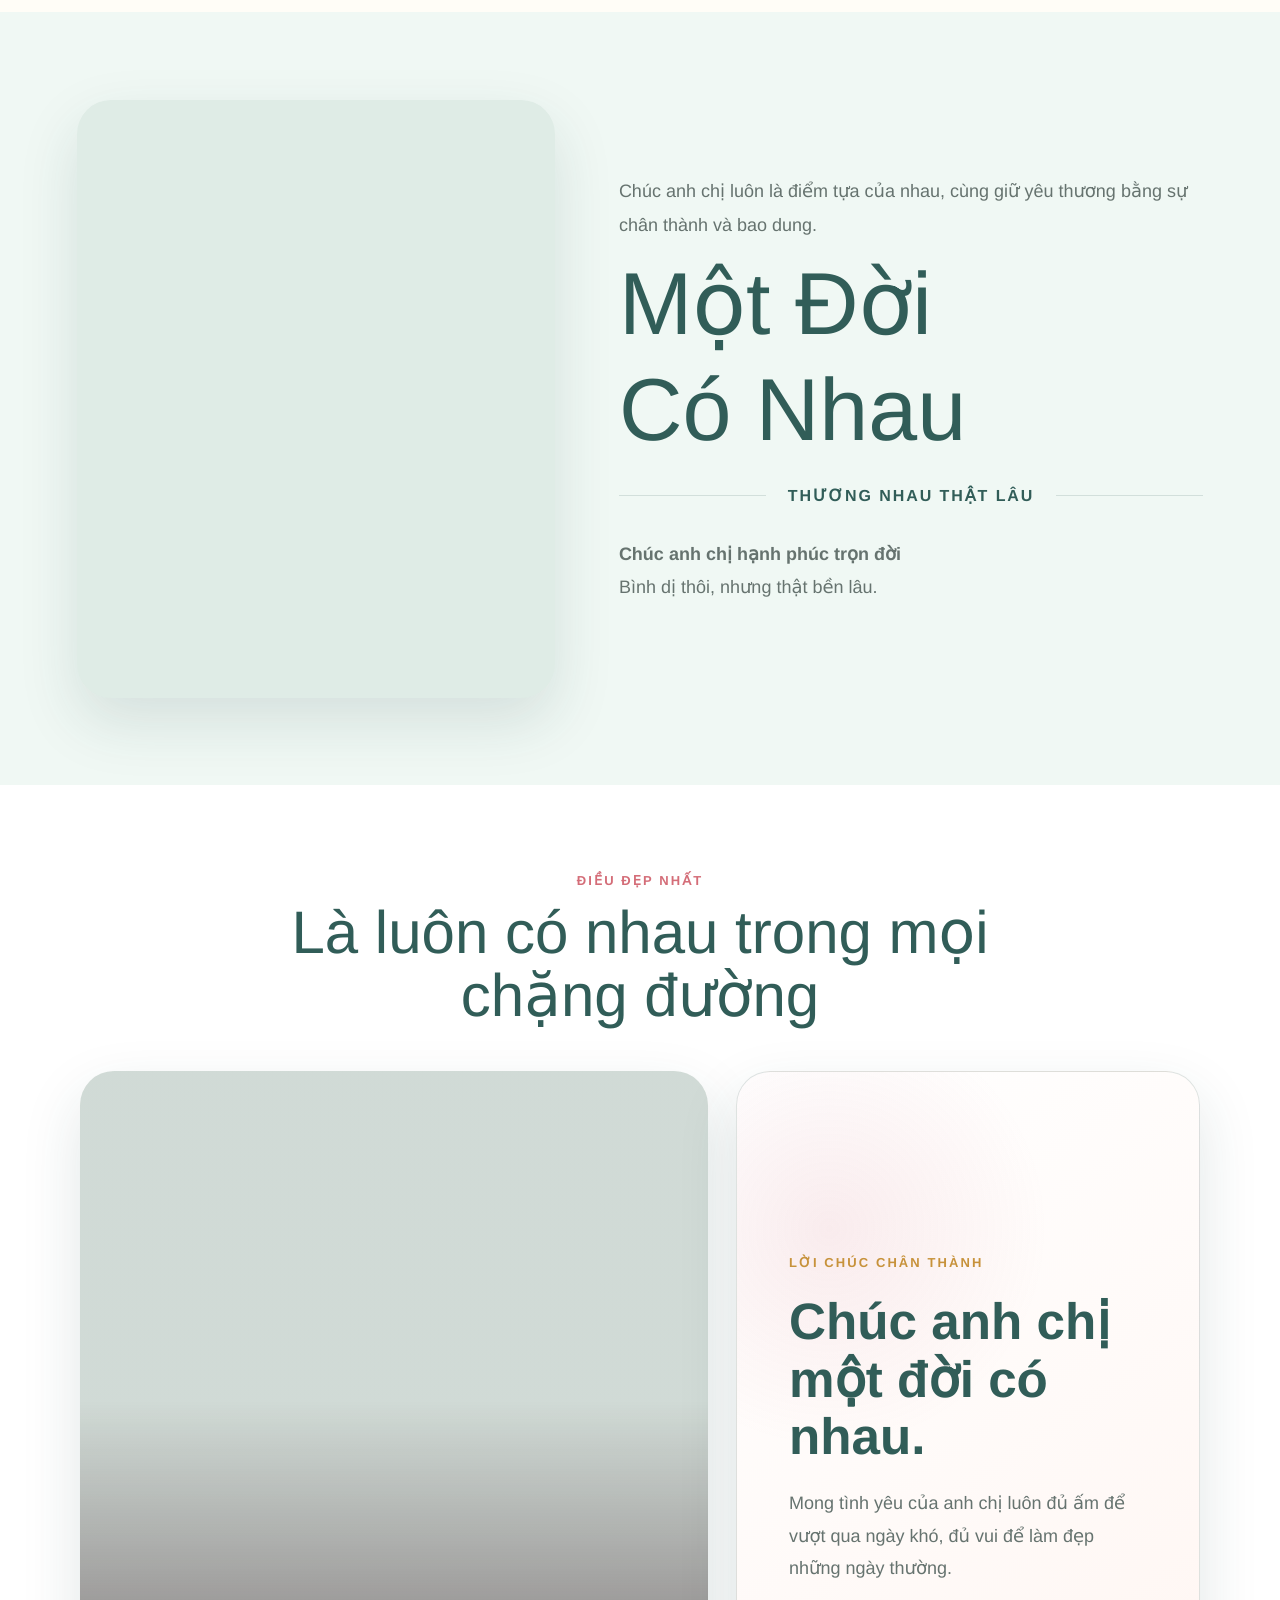
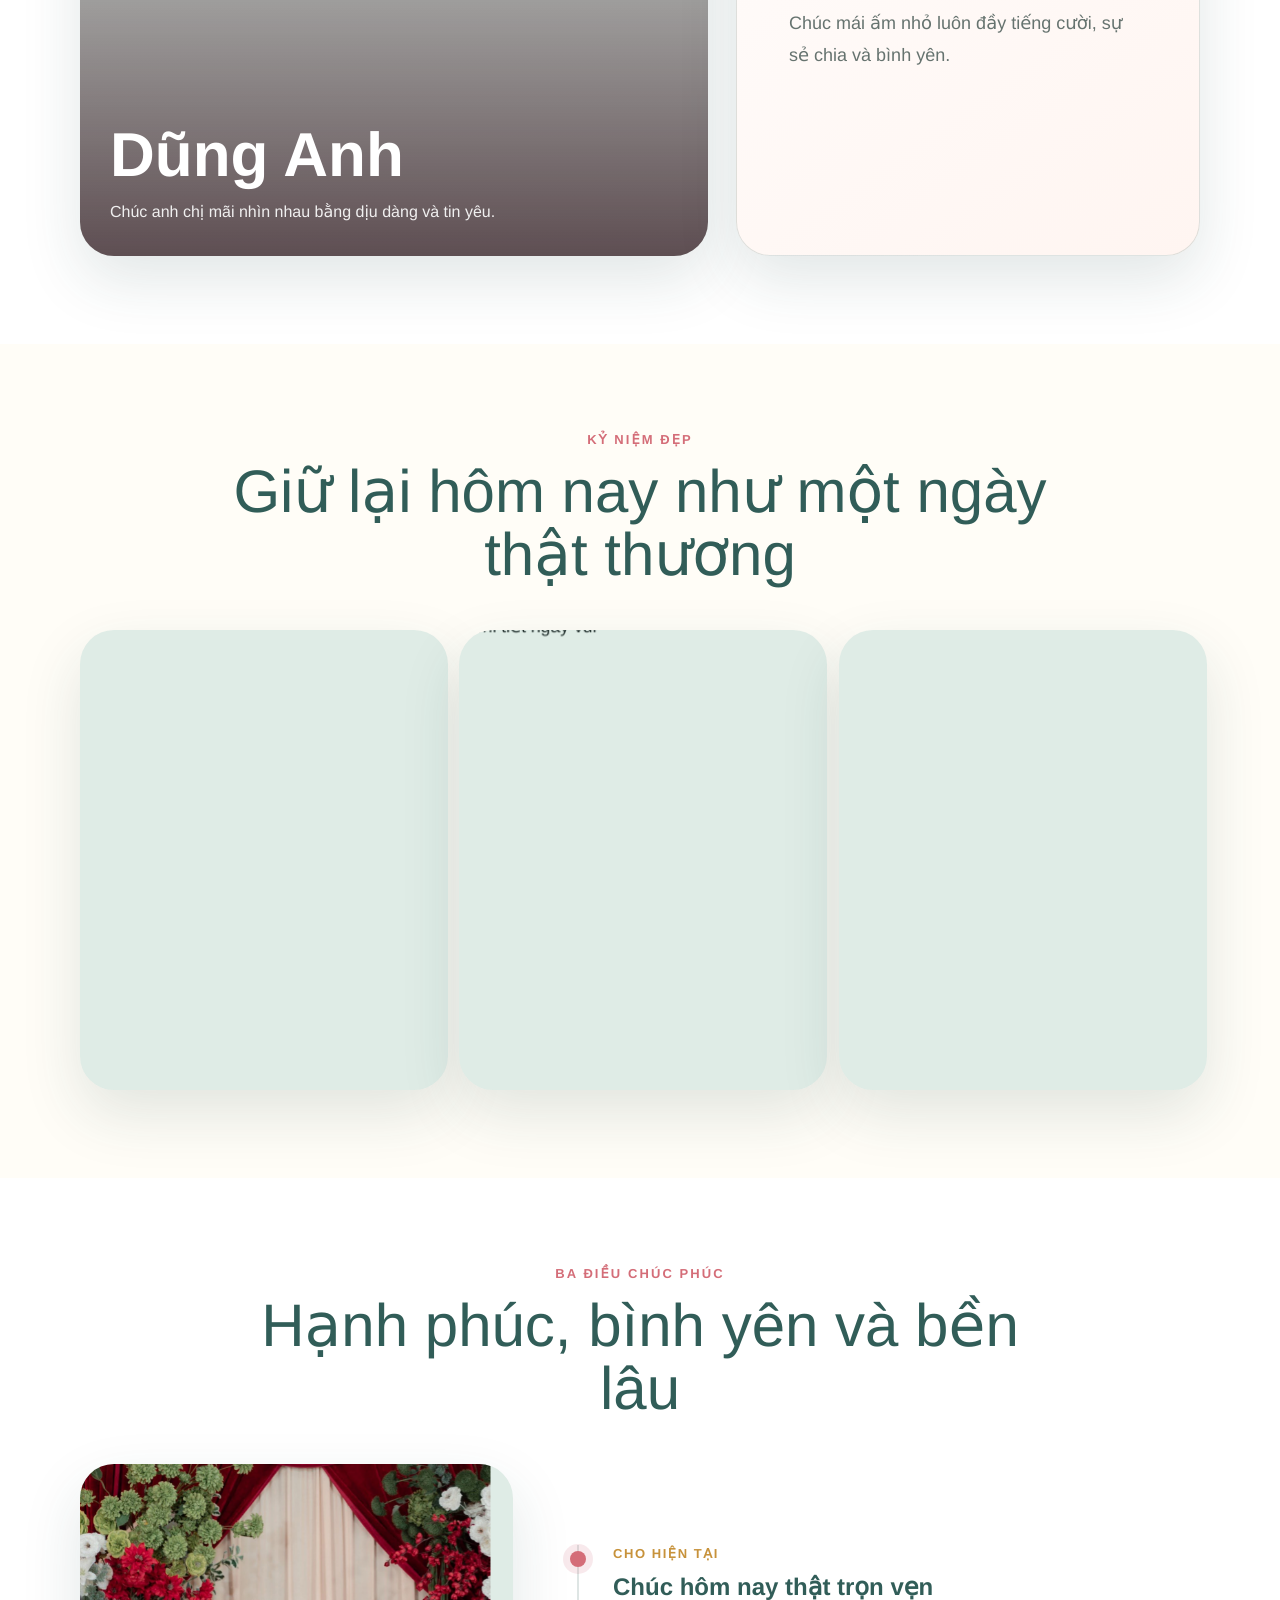
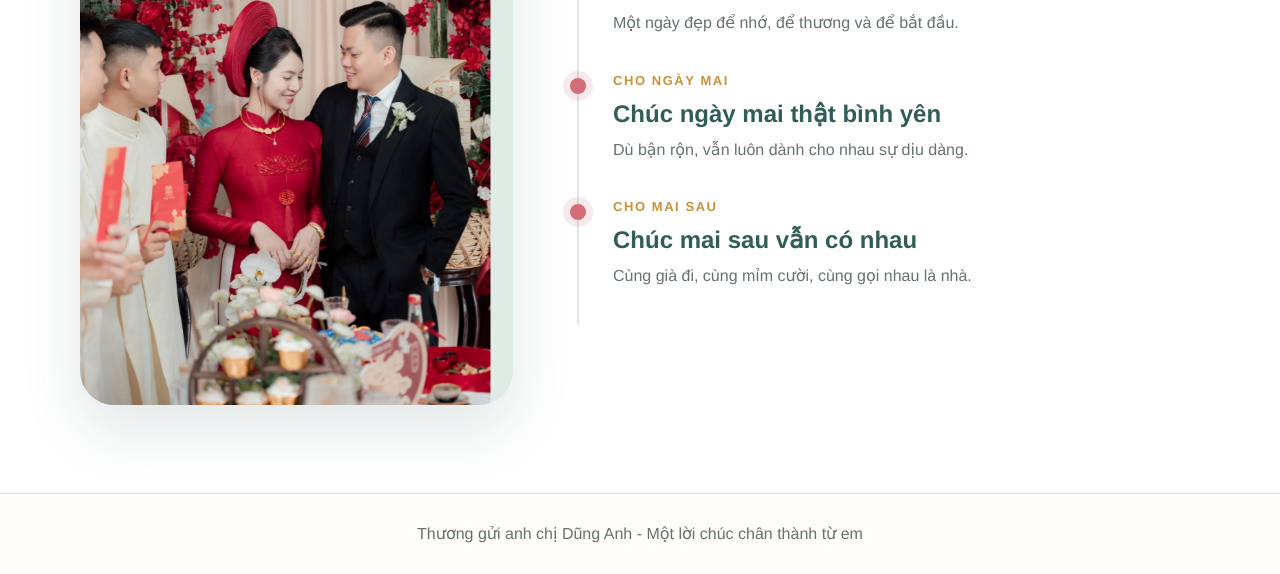
==== commit c0e6b800: "Restore varied photos with fallback" ====
--- a/index.html
+++ b/index.html
@@ -1,4 +1,4 @@
-﻿<!DOCTYPE html>
+<!DOCTYPE html>
 <html lang="vi">
 <head>
   <meta charset="UTF-8" />
@@ -81,7 +81,7 @@
     <section id="blessing" class="section couple reveal slide-left">
       <div class="couple-wrap">
         <div class="photo-frame">
-          <img class="moving-photo" data-motion="vertical" data-speed="0.18" src="preview-104.jpg" alt="Ảnh của anh chị Dũng Anh" />
+          <img class="moving-photo" data-motion="vertical" data-speed="0.18" src="https://scontent.fdad1-1.fna.fbcdn.net/v/t39.30808-6/730570680_4474770352801013_6047535732897594170_n.jpg?stp=dst-jpg_tt6&cstp=mx1320x1983&ctp=s1320x1983&_nc_cat=111&_nc_map=urlgen_bucketless&ccb=1-7&_nc_sid=833d8c&_nc_eui2=AeE217e1_ZSBwrStdw9cUnzt1UAMs8R2pMHVQAyzxHakwXz1b8eLulZPEqEgzEs18xRuTctUhPrgEbwWYv7RLfZH&_nc_ohc=wz8H2vTD76MQ7kNvwFIjfYH&_nc_oc=AdqT4nml8YELyhEfNVmGJHIdGNfoKG-IF7A2qyD65GCtSIfUsPJtINCb-vKB9HcJSs4&_nc_zt=23&_nc_ht=scontent.fdad1-1.fna&_nc_gid=jz9z8V5mTX7kWDKySU7J5A&_nc_ss=7b2a8&oh=00_AQCR-e2ZW8wxYDXIhlTBmKBnsc2_lWq6ZQTtmY4GBiqyog&oe=6A5E8457" alt="Ảnh của anh chị Dũng Anh" />
         </div>
         <div class="names">
           <p>
@@ -103,7 +103,7 @@
       </div>
       <div class="portrait-grid">
         <article class="portrait-card reveal rotate-in">
-          <img class="moving-photo" data-motion="diagonal" data-speed="0.13" src="preview-104.jpg" alt="Khoảnh khắc hạnh phúc của anh chị Dũng Anh" />
+          <img class="moving-photo" data-motion="diagonal" data-speed="0.13" src="https://scontent.fdad1-2.fna.fbcdn.net/v/t39.30808-6/729964686_4474797589464956_6430416721599949811_n.jpg?stp=dst-jpg_tt6&cstp=mx1320x1983&ctp=s1320x1983&_nc_cat=109&_nc_map=urlgen_bucketless&ccb=1-7&_nc_sid=833d8c&_nc_eui2=AeH9rsnu59TeMiRe4SPNGsWj-Ql0jFymfs35CXSMXKZ-zQldpM77ubokt4w5oK9Uu72vOjch_jjHRND80iuaVDME&_nc_ohc=pigL65Re2n4Q7kNvwGPbDy2&_nc_oc=AdqBzuyjM40bjsmzW6K9m_-8ceM49r73rLpL2sTnweTPh9zhg6mC3KWojB332VYxr_M&_nc_zt=23&_nc_ht=scontent.fdad1-2.fna&_nc_gid=H6c84pMmJkQnf2Hs17BMJg&_nc_ss=7b2a8&oh=00_AQCXojZbpD8qqS59KrEaHp_BieBAwISEppEAimDJhymSwg&oe=6A5EA907" alt="Khoảnh khắc hạnh phúc của anh chị Dũng Anh" />
           <div>
             <h3>Dũng Anh</h3>
             <p>Chúc anh chị mãi nhìn nhau bằng dịu dàng và tin yêu.</p>
@@ -130,13 +130,13 @@
       </div>
       <div class="gallery-grid">
         <div class="gallery-item tall reveal slide-left">
-          <img class="moving-photo" data-motion="vertical" data-speed="0.22" src="preview-104.jpg" alt="Khoảnh khắc yêu thương" />
+          <img class="moving-photo" data-motion="vertical" data-speed="0.22" src="https://scontent.fdad1-1.fna.fbcdn.net/v/t39.30808-6/729769231_4474769629467752_4812829790677932266_n.jpg?stp=dst-jpg_tt6&cstp=mx1320x1983&ctp=s1320x1983&_nc_cat=106&_nc_map=urlgen_bucketless&ccb=1-7&_nc_sid=833d8c&_nc_eui2=AeEX51jR09fYSmxEBCXxhir0ps8H_Wjfetemzwf9aN961wS8ExRazLHzK2sS79APtSxIZr2cgvsLYWqVtLQocirx&_nc_ohc=QPWznwWc5GAQ7kNvwFoTR94&_nc_oc=Adqw6iFpp9n5hvWjWvX9COULZtvp-RnmAy7qZWEbmfL3pEpzU3FEvXEPJb4tMtECmfQ&_nc_zt=23&_nc_ht=scontent.fdad1-1.fna&_nc_gid=G9tldOjtd-36aylFFCmydw&_nc_ss=7b2a8&oh=00_AQBBzZOBGJUNvT2DL-PhITSDv_CR13oik1GOo3jHZnnRaQ&oe=6A5E95CA" alt="Khoảnh khắc yêu thương" />
         </div>
         <div class="gallery-item reveal zoom-in">
-          <img class="moving-photo" data-motion="zoom" data-speed="0.16" src="preview-104.jpg" alt="Chi tiết ngày vui" />
+          <img class="moving-photo" data-motion="zoom" data-speed="0.16" src="https://scontent.fdad1-1.fna.fbcdn.net/v/t39.30808-6/731045147_4474771246134257_5096881064000717393_n.jpg?stp=dst-jpg_tt6&cstp=mx1320x1980&ctp=s1320x1980&_nc_cat=101&_nc_map=urlgen_bucketless&ccb=1-7&_nc_sid=833d8c&_nc_eui2=AeHqxjcUA9JN7wDq-YQ4oaSYgPcMf3vwmLmA9wx_e_CYuaMj2iM-siFRBdSil1zyKAj6JIwv_oLcOYEaYr6oIv1u&_nc_ohc=mZ4BG4SQ2kUQ7kNvwGjsMbX&_nc_oc=AdoYE3AQhXxzYRFtvquJKwgXUhZll9YaISeYs85qB9-0K_J_KANsfkg0C7hQ85ib0QA&_nc_zt=23&_nc_ht=scontent.fdad1-1.fna&_nc_gid=1CZzAUPE6Ww8z9kPdG6Aaw&_nc_ss=7b2a8&oh=00_AQDAc-G8fqHRsLG_fMwNPwgqiMmnZpgvvxjvKkqQT1dt4A&oe=6A5E7DCF" alt="Chi tiết ngày vui" />
         </div>
         <div class="gallery-item tall reveal slide-right">
-          <img class="moving-photo" data-motion="diagonal" data-speed="0.18" src="preview-104.jpg" alt="Nụ cười hạnh phúc" />
+          <img class="moving-photo" data-motion="diagonal" data-speed="0.18" src="https://scontent.fdad1-1.fna.fbcdn.net/v/t39.30808-6/731328628_4474770686134313_5147390605820830792_n.jpg?stp=dst-jpg_tt6&cstp=mx1320x1983&ctp=s1320x1983&_nc_cat=104&_nc_map=urlgen_bucketless&ccb=1-7&_nc_sid=833d8c&_nc_eui2=AeFXgo_4Q-i_ErUzAVwq0CJG31GJyp-dHFDfUYnKn50cUJ8Ue0e-d0lK-tFooqYVaFc0Js3TgSaBBb5UZUBFW2eX&_nc_ohc=g47YThhwHu0Q7kNvwFdwCQr&_nc_oc=AdrapTZ57CKf4XTMZ2sKqE6zbUU5jcBm0Mtrk6Qo_v32Fm5pvQfP-2D568vvlU4mzSc&_nc_zt=23&_nc_ht=scontent.fdad1-1.fna&_nc_gid=TA3cJS4lOxrDzSR6U42hCg&_nc_ss=7b2a8&oh=00_AQAmUG99FDiFLwbAmjI_k9X3tywWKHkPi0WjctT9Glyl1g&oe=6A5E8505" alt="Nụ cười hạnh phúc" />
         </div>
       </div>
     </section>
@@ -178,4 +178,3 @@
   <script src="script.js"></script>
 </body>
 </html>
-
